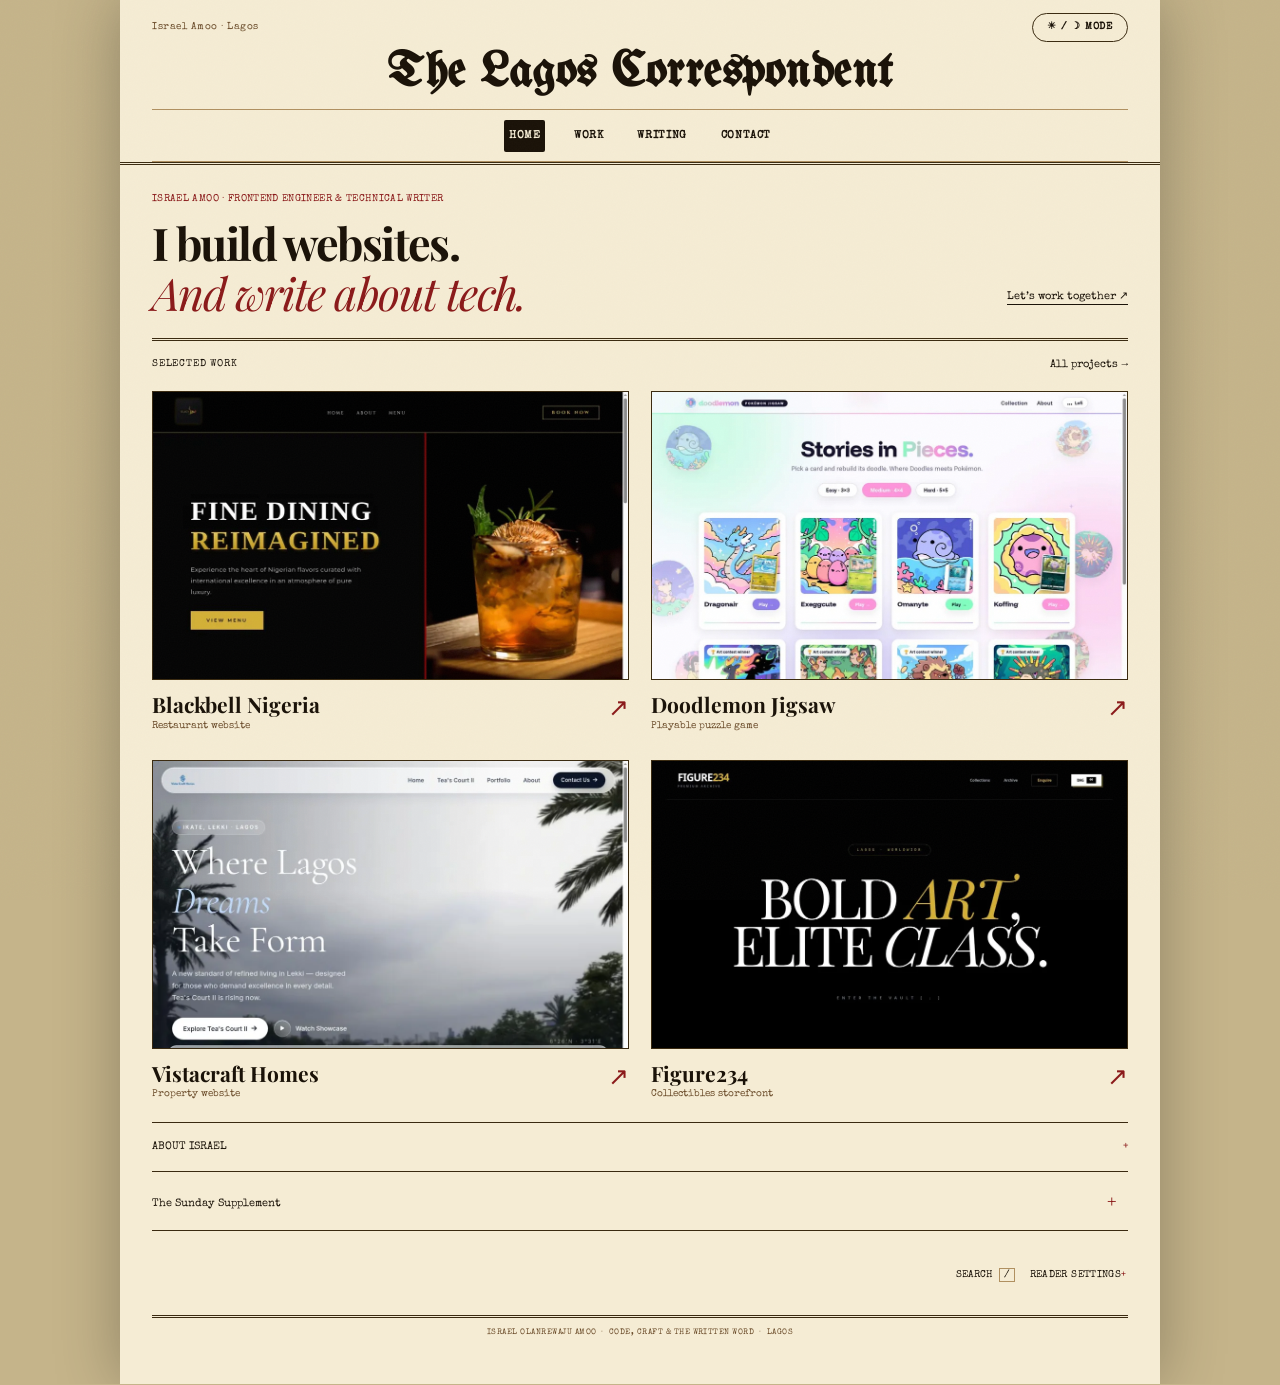
==== index.html @ 3df8cb21 "Put project previews first and simplify portfolio navigation" ====
<!DOCTYPE html>
<html lang="en" data-theme="light">
<head>
<meta charset="UTF-8">
<meta name="viewport" content="width=device-width, initial-scale=1.0">
<title>The Lagos Correspondent — Israel Olanrewaju Amoo</title>
<meta name="description" content="Israel Olanrewaju Amoo — Frontend Engineer, Technical Writer & Product Builder from Lagos, Nigeria. Building fast, intuitive web products with React & TypeScript.">
<meta name="author" content="Israel Olanrewaju Amoo">
<link rel="canonical" href="https://jacksonx28.github.io/portfolio/index.html">
<link rel="icon" href="data:image/svg+xml,%3Csvg xmlns='http://www.w3.org/2000/svg' viewBox='0 0 100 100'%3E%3Ctext y='.9em' font-size='90'%3E%F0%9F%93%B0%3C/text%3E%3C/svg%3E">
<meta property="og:type" content="website">
<meta property="og:site_name" content="The Lagos Correspondent">
<meta property="og:title" content="The Lagos Correspondent — Israel Olanrewaju Amoo">
<meta property="og:description" content="Frontend Engineer, Technical Writer & Product Builder from Lagos, Nigeria.">
<meta property="og:url" content="https://jacksonx28.github.io/portfolio/index.html">
<meta name="twitter:card" content="summary">
<meta name="twitter:title" content="The Lagos Correspondent — Israel Olanrewaju Amoo">
<meta name="twitter:description" content="Frontend Engineer, Technical Writer & Product Builder from Lagos, Nigeria.">
<link href="https://fonts.googleapis.com/css2?family=UnifrakturMaguntia&family=Playfair+Display:ital,wght@0,400;0,700;0,900;1,400;1,700&family=Lora:ital,wght@0,400;0,500;0,600;0,700;1,400;1,600&family=Special+Elite&display=swap" rel="stylesheet">
<script src="theme.js?v=3"></script>
<link rel="stylesheet" href="style.css">
<link rel="stylesheet" href="interactions.css">
<link rel="stylesheet" href="frontpage.css?v=3">
</head>
<body>
<a class="skip-link" href="#main-content">Skip to content</a>
<div class="paper-curtain" id="paper-curtain" aria-hidden="true"><div class="curtain-sheet curtain-sheet-left"><div class="curtain-cover">
  <div class="curtain-edition"><span>Independent mind. Lagos edition.</span><span>Code · Craft · Curiosity</span></div>
  <div class="curtain-masthead">The Lagos Correspondent</div>
  <div class="curtain-dateline"><span>A portfolio by Israel Amoo</span><span>Fresh off the press</span><span>No. 001</span></div>
  <div class="curtain-story"><div class="curtain-headline">Stories worth<br><em>building.</em></div><figure><img class="curtain-story-photo" src="israel-portrait.jpg" alt="" width="175" height="206"><figcaption class="curtain-story-caption">Builder. Writer.<br>Lagos-made.</figcaption></figure></div>
  <div class="curtain-rule"></div><div class="curtain-footer"><span>Frontend engineering · Technical writing · Product</span><span>Open a new chapter →</span></div>
</div></div><div class="curtain-sheet curtain-sheet-right"><div class="curtain-cover">
  <div class="curtain-edition"><span>Independent mind. Lagos edition.</span><span>Code · Craft · Curiosity</span></div>
  <div class="curtain-masthead">The Lagos Correspondent</div>
  <div class="curtain-dateline"><span>A portfolio by Israel Amoo</span><span>Fresh off the press</span><span>No. 001</span></div>
  <div class="curtain-story"><div class="curtain-headline">Stories worth<br><em>building.</em></div><figure><img class="curtain-story-photo" src="israel-portrait.jpg" alt="" width="175" height="206"><figcaption class="curtain-story-caption">Builder. Writer.<br>Lagos-made.</figcaption></figure></div>
  <div class="curtain-rule"></div><div class="curtain-footer"><span>Frontend engineering · Technical writing · Product</span><span>Open a new chapter →</span></div>
</div></div></div>
<button class="paper-skip" id="skip-paper" type="button" hidden>Skip opening · Esc</button>
<button class="paper-unfold" id="unfold-paper" type="button" hidden>Unfold the paper ↗</button>
<div class="reading-progress" aria-hidden="true"></div>
<div class="newspaper">

  <header class="masthead">
    <div class="masthead-top">
      <span class="left-text">Israel Amoo · Lagos</span>
      <button class="theme-toggle" aria-label="Toggle light or dark mode">☀ / ☽ Mode</button>
    </div>
    <h1 class="paper-title"><a href="index.html">The Lagos Correspondent</a></h1>
    <nav class="masthead-nav" aria-label="Main navigation">
      <a href="index.html" class="current" aria-current="page">Home</a>
      <a href="portfolio.html">Work</a>
      <a href="writing.html">Writing</a>
      <a href="notices.html">Contact</a>
    </nav>
  </header>






  <main class="content-wrapper" id="main-content">

    <section class="work-intro" aria-labelledby="intro-title">
      <div><p class="eyebrow">Israel Amoo · Frontend engineer &amp; technical writer</p><h2 id="intro-title">I build websites.<br><em>And write about tech.</em></h2></div>
      <a class="work-contact" href="notices.html">Let’s work together ↗</a>
    </section>
    <section class="selected-dispatches" id="selected-work" aria-labelledby="selected-work-title">
      <div class="work-section-heading"><h2 id="selected-work-title">Selected work</h2><a href="portfolio.html">All projects →</a></div>
      <div class="dispatch-grid">
        <a class="dispatch" href="https://jacksonx28.github.io/Blackbellngn/" target="_blank" rel="noopener noreferrer" aria-label="Blackbell Nigeria — Visit site (opens in a new tab)"><figure><div class="dispatch-image"><img src="assets/blackbell.webp" alt="Blackbell Nigeria website preview" width="1000" height="687" fetchpriority="high"></div><figcaption><div><span class="dispatch-name">Blackbell Nigeria</span><span class="dispatch-meta">Restaurant website</span></div><span class="dispatch-arrow" aria-hidden="true">↗</span></figcaption></figure></a>
        <a class="dispatch" href="https://doodlemonjigsaw.netlify.app/" target="_blank" rel="noopener noreferrer" aria-label="Doodlemon Jigsaw — Visit site (opens in a new tab)"><figure><div class="dispatch-image"><img src="assets/doodlemon.webp" alt="Doodlemon Jigsaw website preview" width="1000" height="687" loading="eager"></div><figcaption><div><span class="dispatch-name">Doodlemon Jigsaw</span><span class="dispatch-meta">Playable puzzle game</span></div><span class="dispatch-arrow" aria-hidden="true">↗</span></figcaption></figure></a>
        <a class="dispatch" href="portfolio.html#vistacraft-homes" aria-label="Vistacraft Homes — View project"><figure><div class="dispatch-image"><img src="assets/vistacraft.webp" alt="Vistacraft Homes website preview" width="1000" height="687" loading="lazy"></div><figcaption><div><span class="dispatch-name">Vistacraft Homes</span><span class="dispatch-meta">Property website</span></div><span class="dispatch-arrow" aria-hidden="true">↗</span></figcaption></figure></a>
        <a class="dispatch" href="https://figure234.vercel.app/" target="_blank" rel="noopener noreferrer" aria-label="Figure234 — Visit site (opens in a new tab)"><figure><div class="dispatch-image"><img src="assets/figure234.webp" alt="Figure234 website preview" width="1000" height="687" loading="lazy"></div><figcaption><div><span class="dispatch-name">Figure234</span><span class="dispatch-meta">Collectibles storefront</span></div><span class="dispatch-arrow" aria-hidden="true">↗</span></figcaption></figure></a>
      </div>
    </section>
    <details class="about-correspondent byline-fold" id="about">
      <summary>About Israel</summary>
      <div class="about-inner"><img src="israel-portrait.jpg" alt="Israel Amoo" width="100" height="100" loading="lazy"><div><p>I’m a frontend engineer and technical writer from Lagos. I build with React, TypeScript, and JavaScript, and write about blockchain and emerging technology.</p><div class="about-links"><a href="writing.html">Read my writing ↗</a><a href="israel-amoo-cv.pdf" download="Israel_Amoo_CV.pdf">Download CV ↓</a></div></div></div>
    </details>

    <details class="sunday-supplement" id="sunday-supplement">
      <summary><span><span class="supplement-name">The Sunday Supplement</span><span class="supplement-caption">Make a headline. Meet old Lagos.</span></span><span class="supplement-toggle" aria-hidden="true">+</span></summary>

    <section class="reading-room reveal" id="press-room" aria-labelledby="press-room-heading">
      <div class="section-head"><div class="section-head-rule"></div><h2 class="section-head-label" id="press-room-heading">The Printing Room</h2><div class="section-head-rule"></div></div>
      <div class="press-grid">
        <div class="press-copy">
          <p class="eyebrow">❧ A little ink. A little mischief.</p>
          <h3 class="headline hl-lg">Tomorrow’s front page.<br>Your words.</h3>
          <p class="body-text">Set a headline. Add your name. Take your own edition home.</p>
          <form class="press-form" id="press-form" data-enhancement hidden>
            <label for="press-headline">Your headline <span class="edition-note">(76 characters max)</span></label>
            <input id="press-headline" name="headline" maxlength="76" placeholder="Good things are being built in Lagos." autocomplete="off">
            <label for="press-byline">Your byline <span class="edition-note">(optional)</span></label>
            <input id="press-byline" name="byline" maxlength="48" placeholder="Filed by a curious reader" autocomplete="off">
            <div class="edition-actions"><button class="edition-action primary" type="submit" id="print-headline">↓ Print my edition</button><button class="edition-action" type="button" id="shuffle-headline">Surprise me ↻</button></div>
            <p class="edition-note" style="margin-top:.6rem">A fictional front page. Yours as a PNG.</p>
          </form>
          <noscript><p class="edition-note">Enable JavaScript to typeset and download your own edition.</p></noscript>
        </div>
        <div class="press-proof" id="press-proof" role="img" aria-label="Live preview of your fictional front page">
          <div class="proof-masthead">The Lagos Correspondent</div>
          <div class="proof-date"><span>The reader’s edition</span><span>Lagos · One of one</span></div>
          <p class="eyebrow" style="margin-top:.8rem">Extra! Extra!</p>
          <div class="proof-headline" id="proof-headline">Good things are being built in Lagos.</div>
          <p class="proof-deck" id="proof-byline">Filed by a curious reader</p>
          <div class="proof-lines" aria-hidden="true"></div>
          <span class="proof-stamp">Hot off the press</span>
        </div>
      </div>
    </section>

    <section class="archive-section reveal" id="lagos-archive" aria-labelledby="archive-heading">
      <div class="section-head"><div class="section-head-rule"></div><h2 class="section-head-label" id="archive-heading">Lagos, Before the Internet</h2><div class="section-head-rule"></div></div>
      <div class="archive-layout">
        <div class="archive-years" role="group" aria-label="Choose an archive year">
          <button type="button" data-year="1926" aria-pressed="true" aria-controls="archive-1926">1926</button>
          <button type="button" data-year="1960" aria-pressed="false" aria-controls="archive-1960">1960</button>
          <span class="edition-note">Two moments.<br>One restless city.</span>
        </div>
        <div class="archive-panel" id="archive-1926" data-archive-panel="1926">
          <span class="archive-number" aria-hidden="true">1926</span>
          <p class="eyebrow">❧ From the newspaper archive</p>
          <h3 class="headline hl-lg">A city puts it in print.</h3>
          <p class="body-text">The Nigerian Daily Times first appeared in Lagos on 1 June 1926. Explore its record in the Library of Congress.</p>
          <div class="edition-actions"><a class="edition-action" href="https://www.loc.gov/item/sn94021149/" target="_blank" rel="noopener noreferrer">Explore the newspaper record ↗</a></div>
          <p class="edition-note" style="margin-top:.7rem">Library of Congress · Historical summary.</p>
        </div>
        <div class="archive-panel" id="archive-1960" data-archive-panel="1960" hidden>
          <p class="eyebrow">❧ From the newsreel archive · 1960</p>
          <h3 class="headline hl-lg">Lagos witnesses a new chapter.</h3>
          <p class="body-text">Independence, 1 October 1960. See Lagos at a turning point in British Pathé’s original newsreel.</p>
          <a class="film-window" href="https://www.britishpathe.com/asset/197943/" target="_blank" rel="noopener noreferrer" aria-label="Watch the 1960 Nigeria independence newsreel at British Pathé" style="text-decoration:none">
            <div class="film-title"><strong>▶ Lagos, 1960</strong><span>Independence · Original archive newsreel ↗</span></div>
          </a>
          <p class="edition-note">Watch at British Pathé · Footage and commentary credited to the archive. Illustrated title card.</p>
        </div>
      </div>
    </section>

    </details>
  </main>



  <div class="edition-tools" aria-label="Reading room controls" data-enhancement hidden>

    <div class="edition-tools-group"><button type="button" data-open-index aria-haspopup="dialog" aria-controls="edition-index">Search <kbd>/</kbd></button><details class="edition-preferences"><summary>Reader settings</summary><div class="preferences-panel"><button type="button" data-toggle-motion aria-pressed="true">Motion: on</button><button type="button" data-toggle-sound aria-pressed="false">Sound: off</button><button type="button" data-replay-press>Replay opening ↗</button></div></details></div>
  </div>
  <hr class="footer-rule">
  <div class="footer-text">ISRAEL OLANREWAJU AMOO &nbsp;·&nbsp; CODE, CRAFT &amp; THE WRITTEN WORD &nbsp;·&nbsp; LAGOS</div>

</div>


<dialog class="edition-dialog" id="edition-index" aria-labelledby="edition-index-title">
  <div class="dialog-head"><div><p class="eyebrow">❧ Find your next story</p><h2 id="edition-index-title">The Edition Index</h2></div><button class="dialog-close" type="button" data-close-dialog aria-label="Close edition index">✕</button></div>
  <label class="index-search-label" for="edition-search">Search projects, stories, or a page</label>
  <input class="edition-search" id="edition-search" type="search" placeholder="Try “Web3”, “restaurant”, or “Bitcoin”…" autocomplete="off">
  <p id="index-count" class="edition-note" role="status" aria-live="polite"></p>
  <ul class="index-results" id="index-results" aria-label="Search results"></ul>
  <p class="edition-note">Press Esc to return to your page. Open this index with / or Ctrl / ⌘ K.</p>
</dialog>
<div class="edition-toast" id="edition-status" role="status" aria-live="polite" hidden></div>
<button class="back-to-top" type="button" aria-label="Back to the masthead" hidden>↑</button>
<script type="application/json" id="edition-index-data">[{"title": "Meet Israel Olanrewaju Amoo", "description": "Frontend engineer, technical writer and product builder. Lagos, Nigeria.", "type": "Page 01 · Front page", "url": "index.html"}, {"title": "Shipped projects", "description": "Explore six builds across hospitality, property, commerce, Web3 and games.", "type": "Page 02 · Portfolio", "url": "portfolio.html"}, {"title": "Articles & threads", "description": "Bitcoin, ZK proofs, NFTs and Web3, explained simply.", "type": "Page 03 · Writing", "url": "writing.html"}, {"title": "Start a conversation", "description": "Build a project enquiry or find my email, X and LinkedIn.", "type": "Page 04 · Correspondence", "url": "notices.html"}, {"title": "Make your own front page", "description": "Typeset a headline and download your own newspaper keepsake.", "type": "Play · Printing room", "url": "index.html#press-room"}, {"title": "Lagos, before the internet", "description": "A 1926 newspaper record and a 1960 independence newsreel.", "type": "Explore · Lagos archive", "url": "index.html#lagos-archive"}, {"title": "Blackbell Nigeria", "description": "Fine dining restaurant — full menu presentation, clean booking experience.", "type": "Project · Design & development", "url": "portfolio.html#blackbell-nigeria"}, {"title": "Vistacraft Homes", "description": "Luxury off-plan apartments in Lekki, Lagos — premium real estate, built with precision.", "type": "Project · Design & development", "url": "portfolio.html#vistacraft-homes"}, {"title": "Villa Corallina", "description": "Private island sanctuary in Moorea, French Polynesia — five-star exclusivity, built to book.", "type": "Project · Design & development", "url": "portfolio.html#villa-corallina"}, {"title": "Figure234", "description": "Collectible figure ordering platform — built for serious collectors, optimised to convert.", "type": "Project · Design & development", "url": "portfolio.html#figure234"}, {"title": "Degen Lifestyles", "description": "Web3 Creator DAO — on-chain community for traders, builders and culture-native creators.", "type": "Project · Design & development", "url": "portfolio.html#degen-lifestyles"}, {"title": "Doodlemon Jigsaw", "description": "Interactive Web3 puzzle game — doodled Pokémon cards rebuilt piece by piece. Where Doodles meets Pokémon.", "type": "Project · Design & development", "url": "portfolio.html#doodlemon-jigsaw"}, {"title": "Citrea: Bringing ZK Rollups and Smart Contracts to Bitcoin", "description": "Bitcoin is the most secure blockchain — but it can't run smart contracts. Citrea changes that with ZK rollups. Here's how.", "type": "Article · Medium", "url": "https://medium.com/@Jacksonnn/citrea-bringing-zk-rollups-and-smart-contracts-to-bitcoin-54c1bc8833cb"}, {"title": "The Blockchain Thread You Need to Read", "description": "A deep-dive thread on blockchain fundamentals, explained sharply and without jargon for builders and newcomers alike.", "type": "Article · Thread", "url": "https://x.com/kingjackson_eth/status/1885987423995195669"}, {"title": "Introducing Mittaria Origin 🧵", "description": "A Web3 project uniting co-owners, co-creators, and community — nurturing an animation-led NFT world unlike anything before it.", "type": "Article · Medium", "url": "https://medium.com/@Jacksonnn/introducing-mittaria-origin-b721bad26d1e"}, {"title": "NFTs Are Not Dead — You're Just Looking in the Wrong Place", "description": "The mainstream narrative killed NFTs. The builders didn't get the memo. A thread on what's actually happening on-chain.", "type": "Article · Thread", "url": "https://x.com/kingjackson_eth/status/2056751882916307359"}, {"title": "Brevis: The ZK Coprocessor Transforming Data-Driven Blockchain", "description": "Smart contracts are limited by what the chain allows them to see. Brevis unlocks off-chain data — securely, via ZK proofs.", "type": "Article · Medium", "url": "https://medium.com/@Jacksonnn/brevis-the-zk-coprocessor-transforming-data-driven-blockchain-cca587b9eef4"}, {"title": "Why ZK Proofs Are the Biggest Shift in Blockchain Since Ethereum", "description": "Zero-knowledge proofs sound academic. The implications are anything but. A thread breaking down why this matters right now.", "type": "Article · Thread", "url": "https://x.com/kingjackson_eth/status/1884619133150462299"}]</script>
<script src="press-transition.js?v=3" defer></script>
<script src="edition.js?v=3" defer></script>

</body>
</html>
---- style.css ----
/* ═══════════════════════════════════════════════
   THE LAGOS CORRESPONDENT — MASTER STYLESHEET
═══════════════════════════════════════════════ */

[data-theme="light"] {
  --ink:           #1a1208;
  --ink-light:     #2e200e;
  --paper:         #f5ecd4;
  --paper-dark:    #eadcbb;
  --paper-aged:    #dfd0a8;
  --rule:          #3a2a10;
  --rule-light:    #b09060;
  --red-ink:       #8b1a1a;
  --sepia:         #6b4c2a;
  --caption:       #4a3520;
  --tag-bg:        #8b1a1a;
  --tag-fg:        #f5ecd4;
  --toggle-bg:     #f5ecd4;
  --toggle-fg:     #1a1208;
  --toggle-border: #3a2a10;
  --card-bg:       #f5ecd4;
  --card-hover:    #eadcbb;
  --skills-bg:     #dfd0a8;
  --classifieds:   #dfd0a8;
  --pull-border:   #3a2a10;
  --body-bg:       #c5b48a;
  --shadow:        rgba(0,0,0,0.28);
  --ornament:      #6b4c2a;
  --byline-b:      #dfd0a8;
  --scan:          none;
  --card-border:   #3a2a10;
  --iframe-bg:     #e8d9b0;
  --nav-active:    #1a1208;
  --nav-active-fg: #f5ecd4;
}
[data-theme="dark"] {
  --ink:           #e8d9b0;
  --ink-light:     #d0bc90;
  --paper:         #0f0d09;
  --paper-dark:    #161309;
  --paper-aged:    #1e1a0e;
  --rule:          #b09060;
  --rule-light:    #5a4520;
  --red-ink:       #d8493a;
  --sepia:         #a07848;
  --caption:       #a08860;
  --tag-bg:        #c0392b;
  --tag-fg:        #f0e2c0;
  --toggle-bg:     #1e1a0e;
  --toggle-fg:     #e8d9b0;
  --toggle-border: #b09060;
  --card-bg:       #161309;
  --card-hover:    #1e1a0e;
  --skills-bg:     #1e1a0e;
  --classifieds:   #1e1a0e;
  --pull-border:   #b09060;
  --body-bg:       #080705;
  --shadow:        rgba(0,0,0,0.7);
  --ornament:      #b09060;
  --byline-b:      #2a2410;
  --scan:          block;
  --card-border:   #b09060;
  --iframe-bg:     #1e1a0e;
  --nav-active:    #b09060;
  --nav-active-fg: #0f0d09;
}

/* ── RESET ── */
*, *::before, *::after { box-sizing: border-box; margin: 0; padding: 0; }
html { scroll-behavior: smooth; }

/* ── QUILL CURSOR ── */
body {
  background: var(--body-bg);
  color: var(--ink);
  font-family: 'Lora', Georgia, 'Times New Roman', serif;
  font-size: 17px;
  line-height: 1.75;
  font-weight: 500;
  transition: background .3s, color .3s;
  cursor: url("data:image/svg+xml,%3Csvg xmlns='http://www.w3.org/2000/svg' width='32' height='32' viewBox='0 0 32 32'%3E%3Cpath fill='%231a1208' d='M27 2C19 2 8 12 6 22l4-2c2-6 8-13 15-16-3 6-7 13-13 18l2 4c8-5 14-16 13-24z'/%3E%3Cpath fill='%231a1208' d='M6 22l-2 6 6-2-4-4z'/%3E%3C/svg%3E") 0 30, crosshair;
}
[data-theme="dark"] body {
  cursor: url("data:image/svg+xml,%3Csvg xmlns='http://www.w3.org/2000/svg' width='32' height='32' viewBox='0 0 32 32'%3E%3Cpath fill='%23e8d9b0' d='M27 2C19 2 8 12 6 22l4-2c2-6 8-13 15-16-3 6-7 13-13 18l2 4c8-5 14-16 13-24z'/%3E%3Cpath fill='%23e8d9b0' d='M6 22l-2 6 6-2-4-4z'/%3E%3C/svg%3E") 0 30, crosshair;
}
a, button {
  cursor: url("data:image/svg+xml,%3Csvg xmlns='http://www.w3.org/2000/svg' width='32' height='32' viewBox='0 0 32 32'%3E%3Cpath fill='%238b1a1a' d='M27 2C19 2 8 12 6 22l4-2c2-6 8-13 15-16-3 6-7 13-13 18l2 4c8-5 14-16 13-24z'/%3E%3Cpath fill='%238b1a1a' d='M6 22l-2 6 6-2-4-4z'/%3E%3C/svg%3E") 0 30, pointer;
}

/* Paper grain */
body::before {
  content: '';
  position: fixed; inset: 0;
  background-image: url("data:image/svg+xml,%3Csvg xmlns='http://www.w3.org/2000/svg' width='300' height='300'%3E%3Cfilter id='n'%3E%3CfeTurbulence type='fractalNoise' baseFrequency='.75' numOctaves='4' stitchTiles='stitch'/%3E%3C/filter%3E%3Crect width='300' height='300' filter='url(%23n)' opacity='.05'/%3E%3C/svg%3E");
  pointer-events: none; z-index: 9999; opacity: .45;
}

.scan-line {
  display: var(--scan);
  position: fixed; top: 0; left: 0; right: 0; height: 2px;
  background: linear-gradient(90deg, transparent, rgba(176,144,96,.14), transparent);
  animation: scandown 7s linear infinite;
  pointer-events: none; z-index: 9998;
}
@keyframes scandown { 0%{top:0} 100%{top:100vh} }

.newspaper {
  max-width: 1040px;
  margin: 0 auto;
  background: var(--paper);
  min-height: 100vh;
  padding-bottom: 2rem;
  box-shadow: 0 0 60px var(--shadow);
  transition: background .3s;
}

/* ═══════════════════════════════════════════════
   MASTHEAD
═══════════════════════════════════════════════ */
.masthead {
  padding: 1rem 2rem 0;
  border-bottom: 3px double var(--rule);
}

.masthead-top {
  display: flex;
  justify-content: space-between;
  align-items: center;
  font-family: 'Special Elite', monospace;
  font-size: 10px;
  color: var(--sepia);
  margin-bottom: .5rem;
  letter-spacing: .05em;
}
.left-text { line-height: 1.5; }

.theme-toggle {
  background: var(--toggle-bg);
  color: var(--toggle-fg);
  border: 1.5px solid var(--toggle-border);
  padding: 5px 14px;
  font-family: 'Special Elite', monospace;
  font-size: 10px; font-weight: 700;
  letter-spacing: .08em; text-transform: uppercase;
  border-radius: 20px;
  transition: background .2s, color .2s;
  white-space: nowrap;
}
.theme-toggle:hover { background: var(--toggle-fg); color: var(--toggle-bg); }

hr.thin   { border: none; border-top: 1px solid var(--rule); margin: .35rem 0; }
hr.double { border: none; border-top: 3px double var(--rule); margin: .35rem 0; }

.paper-title {
  font-family: 'UnifrakturMaguntia', cursive;
  font-size: clamp(28px, 8vw, 76px);
  line-height: 1.05; text-align: center; color: var(--ink);
  letter-spacing: .01em; margin: .35rem 0;
  transition: color .3s;
}
.paper-title a { color: inherit; text-decoration: none; }

.paper-subtitle {
  font-family: 'Special Elite', monospace; font-size: 9.5px;
  text-align: center; letter-spacing: .18em; text-transform: uppercase;
  color: var(--sepia); margin: .15rem 0 .5rem;
}

/* ── NAV — always visible, wraps cleanly on all sizes ── */
.masthead-nav {
  display: flex;
  justify-content: center;
  flex-wrap: wrap;
  gap: .25rem;
  padding: .45rem .5rem;
  border-top: 1px solid var(--rule-light);
  border-bottom: 1px solid var(--rule-light);
  margin: .1rem 0 0;
}
.masthead-nav a {
  font-family: 'Special Elite', monospace;
  font-size: 11px; font-weight: 700;
  letter-spacing: .06em; text-transform: uppercase;
  color: var(--ink); text-decoration: none;
  padding: .45rem 1.1rem;
  border-radius: 2px;
  position: relative;
  transition: color .2s, background .2s;
  white-space: nowrap;
}
/* Subtle underline on hover */
.masthead-nav a::after {
  content: '';
  position: absolute;
  bottom: 4px; left: 1.1rem; right: 1.1rem;
  height: 1.5px;
  background: var(--rule);
  transform: scaleX(0);
  transform-origin: left;
  transition: transform .22s ease;
}
.masthead-nav a:hover { color: var(--ink); }
.masthead-nav a:hover::after { transform: scaleX(1); }
/* Current page — filled pill */
.masthead-nav a.current {
  background: var(--nav-active);
  color: var(--nav-active-fg);
  border-radius: 2px;
}
.masthead-nav a.current::after { display: none; }

.masthead-dateline {
  display: flex; justify-content: center;
  font-family: 'Special Elite', monospace; font-size: 9px;
  color: var(--caption); padding: .35rem 0 .2rem; letter-spacing: .04em;
  flex-wrap: wrap; gap: 12px;
  border-top: 1px solid var(--rule-light);
  margin-top: .2rem;
}

/* ── BREAKING STRIP ── */
.breaking-strip {
  display: flex;
  align-items: stretch;
  background: var(--paper-aged);
  border-top: 2px solid var(--rule);
  border-bottom: 2px solid var(--rule);
  overflow: hidden;
  min-height: 36px;
}
.breaking-label {
  background: var(--red-ink); color: #fff;
  padding: .45rem 1rem;
  font-family: 'Special Elite', monospace;
  font-size: 10px; font-weight: 700;
  letter-spacing: .14em; text-transform: uppercase;
  white-space: nowrap; flex-shrink: 0;
  display: flex; align-items: center;
}
.breaking-ticker-wrap {
  flex: 1; overflow: hidden;
  display: flex; align-items: center;
  padding: 0 1rem;
}
.breaking-ticker {
  font-family: 'Special Elite', monospace;
  font-size: 10.5px; font-weight: 700;
  color: var(--ink); letter-spacing: .03em; line-height: 1.5;
  display: inline-block;
}
.breaking-ticker.ticker-in  { animation: slideInUp .38s ease forwards; }
.breaking-ticker.ticker-out { animation: slideOutUp .38s ease forwards; }
@keyframes slideInUp  { from{opacity:0;transform:translateY(14px)} to{opacity:1;transform:translateY(0)} }
@keyframes slideOutUp { from{opacity:1;transform:translateY(0)} to{opacity:0;transform:translateY(-14px)} }

/* ── EDITION BANNER ── */
.edition-banner {
  background: var(--ink); color: var(--paper); text-align: center;
  padding: .4rem 2rem;
  font-family: 'Special Elite', monospace; font-size: 10px; font-weight: 700;
  letter-spacing: .22em; text-transform: uppercase;
  transition: background .3s, color .3s;
}

/* ── PAGE FLIP ── */
.page-flip {
  display: flex; justify-content: space-between; align-items: center;
  padding: 1rem 2rem 0;
  font-family: 'Special Elite', monospace; font-size: 11px;
  letter-spacing: .06em; text-transform: uppercase;
}
.page-flip a {
  color: var(--ink); text-decoration: none; font-weight: 700;
  border: 1.5px solid var(--rule); padding: 7px 15px; border-radius: 3px;
  transition: background .15s, color .15s;
}
.page-flip a:hover { background: var(--ink); color: var(--paper); }

/* ── FOOTER ── */
.footer-rule { border: none; border-top: 3px double var(--rule); margin: .8rem 2rem .5rem; }
.footer-text {
  text-align: center; font-family: 'Special Elite', monospace;
  font-size: 9px; font-weight: 700; color: var(--sepia); letter-spacing: .1em;
  line-height: 1.7; padding: 0 2rem .8rem;
}

/* ═══════════════════════════════════════════════
   LAYOUT
═══════════════════════════════════════════════ */
.content-wrapper { padding: 0 2rem; }

.section-head { display: flex; align-items: center; margin: 1.8rem 0 1rem; }
.section-head-rule { flex: 1; border-top: 2px solid var(--rule); }
.section-head-label {
  font-family: 'Special Elite', monospace; font-size: 10px; font-weight: 700;
  letter-spacing: .16em; text-transform: uppercase;
  color: var(--paper); background: var(--rule);
  padding: 3px 13px; white-space: nowrap;
}

/* ═══════════════════════════════════════════════
   TYPOGRAPHY
═══════════════════════════════════════════════ */
.eyebrow {
  font-family: 'Special Elite', monospace; font-size: 9.5px; font-weight: 700;
  letter-spacing: .16em; text-transform: uppercase;
  color: var(--red-ink); margin-bottom: .3rem;
}
.headline {
  font-family: 'Playfair Display', Georgia, serif;
  font-weight: 900; line-height: 1.15; color: var(--ink); margin-bottom: .4rem;
}
.hl-xl { font-size: clamp(22px, 4.5vw, 42px); }
.hl-lg  { font-size: clamp(18px, 3vw, 26px); }
.hl-md  { font-size: 20px; }
.hl-sm  { font-size: 16px; font-weight: 700; }

.deck {
  font-family: 'Lora', Georgia, serif; font-weight: 600; font-style: italic;
  font-size: 15.5px; color: var(--sepia); margin-bottom: .6rem; line-height: 1.65;
}
.byline {
  font-family: 'Special Elite', monospace; font-size: 10px; font-weight: 700;
  letter-spacing: .08em; text-transform: uppercase;
  color: var(--caption); margin-bottom: .75rem;
  padding-bottom: .5rem; border-bottom: 1px solid var(--byline-b);
}
.body-text {
  font-family: 'Lora', Georgia, serif;
  font-size: 15.5px; font-weight: 500; line-height: 1.8; color: var(--ink-light);
}
.body-text p + p { margin-top: .65rem; }
.body-text strong { font-weight: 700; color: var(--ink); }
.drop-cap::first-letter {
  font-family: 'Playfair Display', serif; font-size: 4em;
  font-weight: 900; float: left; line-height: .7;
  margin: .05em .1em 0 0; color: var(--ink);
}
.pull-quote {
  border-top: 3px solid var(--pull-border);
  border-bottom: 3px solid var(--pull-border);
  padding: .8rem .5rem; margin: 1.2rem 0; text-align: center;
}
.pull-quote p {
  font-family: 'Lora', serif; font-style: italic; font-weight: 700;
  font-size: 17px; color: var(--ink); line-height: 1.5;
}
.ornament { text-align: center; font-size: 16px; color: var(--ornament); margin: .5rem 0; letter-spacing: .22em; }

/* ═══════════════════════════════════════════════
   FRONT GRID
═══════════════════════════════════════════════ */
.front-grid {
  display: grid;
  grid-template-columns: 3fr 1px 2fr;
  gap: 0;
  border-bottom: 2px solid var(--rule);
  padding-bottom: 1.5rem;
}
.col-divider { background: var(--rule); width: 1px; margin: 0 1.4rem; }

/* Stats */
.stats-strip {
  display: flex;
  border: 1.5px solid var(--rule);
  margin-top: 1.4rem;
  background: var(--paper-aged);
  overflow: hidden;
}
.stat-item { flex: 1; padding: .85rem 1rem; display: flex; flex-direction: column; gap: .2rem; }
.stat-num {
  font-family: 'Playfair Display', serif; font-weight: 900;
  font-size: 15px; color: var(--ink); line-height: 1.1;
}
.stat-label {
  font-family: 'Special Elite', monospace; font-size: 8px; font-weight: 700;
  letter-spacing: .07em; text-transform: uppercase; color: var(--caption); line-height: 1.4;
}
.stat-divider { width: 1px; background: var(--rule); flex-shrink: 0; }

/* Portrait */
.portrait-box {
  border: 2px solid var(--rule); padding: 1rem; text-align: center;
  margin-bottom: 1rem; background: var(--paper-dark); transition: background .3s;
}
.portrait-circle {
  width: 104px; height: 104px; border-radius: 50%;
  border: 2px solid var(--rule); margin: 0 auto .6rem;
  background: var(--paper-aged); display: flex; align-items: center;
  justify-content: center; overflow: hidden; position: relative;
  box-shadow: inset 0 0 12px var(--shadow);
}
.portrait-photo {
  width: 100%; height: 100%;
  object-fit: cover; object-position: center 18%;
  border-radius: 50%; display: none;
  /* Ink-on-newsprint look: drop the colour, warm it to sepia, push contrast */
  filter: grayscale(1) sepia(.42) contrast(1.12) brightness(1.05);
}
/* In light mode, multiply the photo into the aged-paper tone so the highlights
   pick up the page colour instead of reading as bright white. */
[data-theme="light"] .portrait-photo { mix-blend-mode: multiply; }
[data-theme="dark"]  .portrait-photo { filter: grayscale(1) sepia(.3) contrast(1.15) brightness(1.12); }
/* Fine halftone dot grid — only when a real photo is present, not the initials */
.portrait-circle:has(.portrait-photo[src]:not([src=""]))::after {
  content: ""; position: absolute; inset: 0; border-radius: 50%; pointer-events: none;
  background-image: radial-gradient(var(--ink) .5px, transparent .6px);
  background-size: 3px 3px; mix-blend-mode: overlay; opacity: .32;
}
.portrait-photo[src]:not([src=""]) { display: block; }
.portrait-photo[src]:not([src=""]) + .portrait-initials { display: none; }
.portrait-initials { font-family: 'UnifrakturMaguntia', cursive; font-size: 34px; color: var(--ink); line-height: 1; }
.portrait-caption {
  font-family: 'Special Elite', monospace; font-size: 9.5px; font-weight: 700;
  letter-spacing: .06em; color: var(--caption);
  text-transform: uppercase; line-height: 1.8;
}

/* Skills */
.skills-box { border: 1px solid var(--rule); padding: .85rem; margin-bottom: 1rem; background: var(--skills-bg); }
.skills-box-head {
  font-family: 'Special Elite', monospace; font-size: 9.5px; font-weight: 700;
  letter-spacing: .14em; text-transform: uppercase; color: var(--ink);
  text-align: center; margin-bottom: .55rem;
  border-bottom: 1px solid var(--rule); padding-bottom: .4rem;
}
.skill-item {
  display: flex; justify-content: space-between; align-items: center;
  font-family: 'Special Elite', monospace; font-size: 10.5px; font-weight: 700;
  color: var(--ink-light); padding: 4px 0;
  border-bottom: 1px dotted var(--rule-light);
}
.skill-dots { letter-spacing: 3px; color: var(--sepia); font-size: 9px; }

/* Notice box */
.notice-box { border: 1px solid var(--rule); padding: 1rem; margin-bottom: 1rem; background: var(--paper-dark); }
.notice-box .eyebrow { margin-bottom: .4rem; }

/* CV download */
.cv-download-box { border: 1.5px solid var(--rule); padding: 1rem; margin-bottom: 1rem; background: var(--paper-aged); }
.cv-download-btn {
  display: inline-block;
  font-family: 'Special Elite', monospace; font-size: 10px; font-weight: 700;
  letter-spacing: .1em; text-transform: uppercase;
  color: var(--paper); background: var(--ink);
  padding: 8px 16px; text-decoration: none;
  border: 1.5px solid var(--ink); transition: background .2s, color .2s;
}
.cv-download-btn:hover { background: var(--red-ink); border-color: var(--red-ink); }

/* Archive stamp */
.archive-stamp {
  border: 1.5px solid var(--rule-light); padding: .7rem .9rem;
  text-align: center; display: flex; flex-direction: column; gap: .3rem;
  margin-bottom: 1rem;
}
.stamp-text {
  font-family: 'Special Elite', monospace; font-size: 9.5px; font-weight: 700;
  letter-spacing: .2em; text-transform: uppercase; color: var(--sepia);
}
.stamp-sub { font-family: 'Special Elite', monospace; font-size: 8.5px; color: var(--caption); line-height: 1.7; letter-spacing: .06em; }

/* Three col */
.three-col { display: grid; grid-template-columns: 1fr 1fr 1fr; gap: 0; border-bottom: 2px solid var(--rule); padding-bottom: 1.5rem; }
.col-art { padding: 0 1.1rem; border-right: 1px solid var(--rule); }
.col-art:first-child { padding-left: 0; }
.col-art:last-child  { border-right: none; padding-right: 0; }

/* ═══════════════════════════════════════════════
   PORTFOLIO
═══════════════════════════════════════════════ */
.supplement-intro {
  font-family: 'Lora', Georgia, serif; font-weight: 600; font-style: italic;
  font-size: 14.5px; color: var(--sepia); text-align: center;
  margin-bottom: 1.4rem; line-height: 1.7;
  border-bottom: 1px solid var(--rule-light); padding-bottom: .9rem;
}
.site-cards-grid { display: grid; grid-template-columns: repeat(2, 1fr); gap: 1.25rem; margin-bottom: 1.5rem; }
.site-card {
  background: var(--card-bg); border: 1.5px solid var(--card-border);
  display: flex; flex-direction: column;
  transition: background .15s, transform .2s, box-shadow .2s; overflow: hidden;
}
.site-card:hover { background: var(--card-hover); transform: translateY(-3px); box-shadow: 0 6px 24px var(--shadow); }
.card-chrome {
  background: var(--paper-aged); border-bottom: 1px solid var(--card-border);
  padding: 5px 8px; display: flex; align-items: center; gap: 6px; flex-shrink: 0;
}
.chrome-dots { display: flex; gap: 3px; flex-shrink: 0; }
.chrome-dot { width: 7px; height: 7px; border-radius: 50%; }
.cd-r { background: #8b1a1a; } .cd-y { background: #b8860b; } .cd-g { background: #2d6a2d; }
.chrome-url {
  flex: 1; background: var(--paper-dark);
  font-family: 'Special Elite', monospace; font-size: 8.5px; font-weight: 700;
  color: var(--sepia); padding: 3px 7px; border: 1px solid var(--rule-light);
  white-space: nowrap; overflow: hidden; text-overflow: ellipsis; border-radius: 3px;
}
.card-preview { width: 100%; height: 210px; position: relative; overflow: hidden; background: var(--iframe-bg); flex-shrink: 0; }
.card-preview iframe {
  width: 300%; height: 300%;
  transform: scale(.3333); transform-origin: top left;
  border: none; pointer-events: none; position: absolute; top: 0; left: 0;
  opacity: 0; transition: opacity .45s ease;
}
.card-preview iframe.loaded { opacity: 1; }
/* Poster behind the iframe: shown while loading, and left as a graceful
   fallback if the embed is blocked or fails to load. */
.preview-poster {
  position: absolute; inset: 0; z-index: 0;
  display: flex; flex-direction: column; align-items: center; justify-content: center;
  gap: .35rem; text-align: center; padding: 1rem;
  background:
    repeating-linear-gradient(45deg, transparent 0 10px, rgba(0,0,0,.02) 10px 20px),
    var(--paper-aged);
  border-bottom: 1px solid var(--card-border);
}
.preview-poster-mono {
  font-family: 'Playfair Display', serif; font-weight: 900; font-size: 30px;
  color: var(--ink); line-height: 1;
  width: 54px; height: 54px; display: flex; align-items: center; justify-content: center;
  border: 2px solid var(--rule); border-radius: 50%; background: var(--paper);
  margin-bottom: .15rem;
}
.preview-poster-name {
  font-family: 'Playfair Display', serif; font-weight: 700; font-size: 15px; color: var(--ink);
}
.preview-poster-note {
  font-family: 'Special Elite', monospace; font-size: 8.5px; font-weight: 700;
  letter-spacing: .12em; text-transform: uppercase; color: var(--sepia);
}
.card-preview-overlay { position: absolute; inset: 0; z-index: 2; }
.card-body { padding: .9rem 1rem; flex: 1; display: flex; flex-direction: column; gap: .35rem; }
.card-badges { display: flex; flex-wrap: wrap; gap: .35rem; margin-bottom: .1rem; }
.card-role {
  font-family: 'Special Elite', monospace; font-size: 8.5px; font-weight: 700;
  letter-spacing: .1em; text-transform: uppercase;
  color: var(--tag-fg); background: var(--tag-bg); padding: 2px 7px;
}
.demo-tag { background: var(--sepia) !important; }
.card-title { font-family: 'Playfair Display', serif; font-weight: 700; font-size: 17px; line-height: 1.25; color: var(--ink); }
.card-desc { font-family: 'Lora', serif; font-weight: 500; font-size: 14px; color: var(--sepia); line-height: 1.6; flex: 1; }
.card-link {
  display: inline-block; margin-top: .4rem;
  font-family: 'Special Elite', monospace; font-size: 9px; font-weight: 700;
  letter-spacing: .1em; text-transform: uppercase;
  color: var(--ink); text-decoration: none;
  border-bottom: 1.5px solid var(--rule-light); padding-bottom: 1px;
  transition: color .15s; align-self: flex-start;
}
.card-link:hover { color: var(--red-ink); border-color: var(--red-ink); }
.card-link-disabled {
  display: inline-block; margin-top: .4rem;
  font-family: 'Special Elite', monospace; font-size: 9px; font-weight: 700;
  letter-spacing: .1em; text-transform: uppercase;
  color: var(--rule-light); border-bottom: 1px dashed var(--rule-light);
  padding-bottom: 1px; cursor: default;
}

/* ═══════════════════════════════════════════════
   WRITING
═══════════════════════════════════════════════ */
.writing-layout { display: grid; grid-template-columns: 2fr 1fr; gap: 2rem; border-bottom: 2px solid var(--rule); padding-bottom: 1.5rem; }
.article-entry {
  display: grid; grid-template-columns: 64px 1fr;
  gap: 1rem; padding: .9rem 0;
  border-bottom: 1px solid var(--byline-b); align-items: start;
  text-decoration: none; color: inherit;
  transition: background .2s, padding-left .2s, padding-right .2s;
}
.article-entry:hover { background: var(--paper-dark); padding-left: .5rem; padding-right: .5rem; margin: 0 -.5rem; }
.article-entry:hover h3 { color: var(--red-ink); }
.article-source { font-family: 'Special Elite', monospace; font-size: 9px; font-weight: 700; color: var(--sepia); text-align: center; line-height: 1.4; letter-spacing: .04em; }
.source-icon { display: block; font-size: 22px; margin-bottom: 2px; color: var(--ink); }
.source-label { display: block; font-size: 8px; text-transform: uppercase; letter-spacing: .08em; color: var(--caption); }
.article-read-more {
  display: inline-block; margin-top: .5rem;
  font-family: 'Special Elite', monospace; font-size: 9px; font-weight: 700;
  letter-spacing: .1em; text-transform: uppercase;
  color: var(--red-ink); border-bottom: 1px solid var(--red-ink); padding-bottom: 1px;
}
.writing-list { list-style: none; }
.writing-list li { font-family: 'Lora', serif; font-weight: 600; font-size: 14px; color: var(--ink-light); padding: 5px 0; border-bottom: 1px dotted var(--rule-light); line-height: 1.5; }
.all-articles-btn {
  font-family: 'Special Elite', monospace; font-size: 10px; font-weight: 700;
  letter-spacing: .08em; text-transform: uppercase;
  color: var(--ink); text-decoration: none;
  border: 1.5px solid var(--rule); padding: 7px 16px;
  display: inline-block; transition: background .15s, color .15s;
}
.all-articles-btn:hover { background: var(--ink); color: var(--paper); }

/* ═══════════════════════════════════════════════
   NOTICES
═══════════════════════════════════════════════ */
.classifieds { background: var(--classifieds); border: 2px double var(--rule); padding: 1.2rem 1.4rem; margin-top: 1.5rem; }
.classifieds-head { font-family: 'UnifrakturMaguntia', cursive; font-size: 28px; text-align: center; color: var(--ink); margin-bottom: .5rem; border-bottom: 1px solid var(--rule); padding-bottom: .4rem; }
.classifieds-intro { text-align: center; font-family: 'Lora', serif; font-weight: 600; font-style: italic; font-size: 14px; color: var(--sepia); margin-bottom: 1rem; }
.classifieds-grid { display: grid; grid-template-columns: repeat(4, 1fr); gap: 1rem; }
.classified-item { border-right: 1px solid var(--rule-light); padding-right: 1rem; }
.classified-item:last-child { border-right: none; }
.classified-label { font-family: 'Special Elite', monospace; font-size: 9.5px; font-weight: 700; letter-spacing: .1em; text-transform: uppercase; color: var(--caption); margin-bottom: .3rem; }
.classified-value { font-family: 'Lora', serif; font-weight: 700; font-size: 14px; color: var(--ink); }
.classified-value a { color: var(--ink); text-decoration: underline; text-underline-offset: 2px; }

/* ═══════════════════════════════════════════════
   SCROLL REVEAL
═══════════════════════════════════════════════ */
.reveal { opacity: 0; transform: translateY(10px); transition: opacity .5s ease, transform .5s ease; }
.reveal.revealed { opacity: 1; transform: translateY(0); }

/* ═══════════════════════════════════════════════
   RESPONSIVE — TABLET ≤ 860px
═══════════════════════════════════════════════ */
@media (max-width: 860px) {
  .masthead { padding: 1rem 1.2rem 0; }
  .content-wrapper { padding: 0 1.2rem; }
  .front-grid { grid-template-columns: 1fr; }
  .col-divider { display: none; }
  .classifieds-grid { grid-template-columns: 1fr 1fr; }
  .classified-item:nth-child(2) { border-right: none; }
  .classified-item:nth-child(3) { border-right: 1px solid var(--rule-light); padding-top: .6rem; }
  .classified-item:nth-child(4) { padding-top: .6rem; }
  .page-flip { padding: 1rem 1.2rem 0; }
  .footer-rule { margin: .8rem 1.2rem .5rem; }
  .footer-text { padding: 0 1.2rem .8rem; }
}

/* ═══════════════════════════════════════════════
   RESPONSIVE — MOBILE ≤ 600px
═══════════════════════════════════════════════ */
@media (max-width: 600px) {
  .masthead { padding: .8rem 1rem 0; }
  .content-wrapper { padding: 0 1rem; }
  .masthead-top { font-size: 9px; }

  /* Nav — always visible, wraps into 2×2 grid on mobile */
  .masthead-nav {
    gap: .2rem;
    padding: .4rem;
  }
  .masthead-nav a {
    font-size: 10px;
    padding: .4rem .8rem;
    flex: 1 1 calc(50% - .2rem);
    text-align: center;
    border: 1px solid var(--rule-light);
    border-radius: 2px;
  }
  .masthead-nav a::after { display: none; }
  .masthead-nav a.current { border-color: var(--nav-active); }

  /* Breaking strip stacks */
  .breaking-strip { flex-direction: column; }
  .breaking-label { width: 100%; justify-content: center; padding: .35rem; text-align: center; }
  .breaking-ticker-wrap { padding: .35rem .8rem .45rem; }
  .breaking-ticker { font-size: 10px; }

  /* Stats wrap 2×2 */
  .stats-strip { flex-wrap: wrap; }
  .stat-item { flex: 1 1 45%; min-width: 0; border-bottom: 1px dotted var(--rule-light); }
  .stat-item:nth-last-child(-n+2) { border-bottom: none; }
  .stat-divider { display: none; }

  /* Cards, cols */
  .site-cards-grid { grid-template-columns: 1fr; gap: 1rem; }
  .card-preview { height: 185px; }
  .three-col { grid-template-columns: 1fr; }
  .col-art { padding: 1rem 0; border-right: none; border-bottom: 1px solid var(--rule); }
  .col-art:last-child { border-bottom: none; }
  .writing-layout { grid-template-columns: 1fr; gap: 0; }
  .classifieds-grid { grid-template-columns: 1fr; }
  .classified-item { border-right: none !important; border-bottom: 1px solid var(--rule-light); padding-bottom: .7rem; margin-bottom: .4rem; }
  .classified-item:last-child { border-bottom: none; margin-bottom: 0; }

  .page-flip { flex-wrap: wrap; gap: .5rem; justify-content: center; padding: 1rem 1rem 0; }
  .footer-rule { margin: .6rem 1rem .4rem; }
  .footer-text { padding: 0 1rem .6rem; font-size: 8px; }
  .masthead-dateline { font-size: 8.5px; gap: 6px; }
}

/* ═══════════════════════════════════════════════
   RESPONSIVE — SMALL MOBILE ≤ 380px
═══════════════════════════════════════════════ */
@media (max-width: 380px) {
  .paper-title { font-size: 24px; }
  .hl-xl { font-size: 20px; }
  .breaking-ticker { font-size: 9.5px; }
  .masthead-nav a { font-size: 9.5px; padding: .38rem .6rem; }
}

@media (prefers-reduced-motion: reduce) { .scan-line { animation: none; } * { transition: none !important; } }

/* ═══════════════════════════════════════════════
   KEYBOARD FOCUS — visible indicators for a11y
═══════════════════════════════════════════════ */
a:focus-visible,
button:focus-visible,
.theme-toggle:focus-visible,
.masthead-nav a:focus-visible,
.card-link:focus-visible,
.cv-download-btn:focus-visible,
.article-entry:focus-visible,
.card-preview-overlay:focus-visible,
.classified-value a:focus-visible {
  outline: 2.5px solid var(--red-ink);
  outline-offset: 3px;
  border-radius: 2px;
}
/* Card previews sit above the overlay link; lift the ring so it reads */
.card-preview-overlay:focus-visible { outline-offset: -3px; z-index: 2; }
/* Fallback for browsers without :focus-visible */
a:focus,
button:focus { outline-color: var(--red-ink); }
---- interactions.css ----
/* The reading room: motion and controls in the existing newspaper's type and ink. */
[hidden] { display: none !important; }
.sr-only { position: absolute; width: 1px; height: 1px; padding: 0; overflow: hidden; clip-path: inset(50%); white-space: nowrap; }
.skip-link { position: fixed; top: -100px; left: 1rem; z-index: 10010; padding: .6rem 1rem; background: var(--paper); color: var(--ink); border: 2px solid var(--red-ink); }
.skip-link:focus { top: 1rem; }
button, input, textarea, select { font: inherit; }
button:disabled { cursor: default; opacity: .6; }
button, input, textarea, select { touch-action: manipulation; }
:is(input, textarea, select):focus-visible { outline: 2px solid var(--red-ink); outline-offset: 3px; }
.reading-progress { position: fixed; inset: 0 0 auto; height: 3px; background: var(--red-ink); z-index: 10000; transform: scaleX(0); transform-origin: left; pointer-events: none; }
.edition-tools { display: flex; justify-content: space-between; align-items: center; flex-wrap: wrap; gap: .5rem 1rem; margin: 0 2rem; padding: .6rem 0; border-bottom: 1px dotted var(--rule-light); font: 9px 'Special Elite', monospace; color: var(--sepia); letter-spacing: .04em; }
.edition-tools-group { display: flex; align-items: center; flex-wrap: wrap; gap: .7rem; }
.edition-tools button { background: none; color: var(--ink); border: 0; padding: .4rem .1rem; font: inherit; text-transform: uppercase; }
.edition-tools button:hover { color: var(--red-ink); }
.edition-tools kbd { font: inherit; border: 1px solid var(--rule-light); padding: 1px 4px; margin-left: 3px; }
.edition-clock { font-variant-numeric: tabular-nums; }
.edition-seal { color: var(--red-ink); }
.edition-action { display: inline-flex; justify-content: center; align-items: center; gap: .4rem; min-height: 40px; border: 1px solid var(--rule); padding: .55rem .85rem; background: transparent; color: var(--ink); text-decoration: none; font: 10px 'Special Elite', monospace; letter-spacing: .06em; text-transform: uppercase; transition: background .2s, color .2s, transform .2s; }
.edition-action:hover { background: var(--ink); color: var(--paper); }
.edition-action.primary { background: var(--ink); color: var(--paper); }
.edition-action.primary:hover { background: var(--red-ink); }
.edition-note { font: 10px/1.7 'Special Elite', monospace; color: var(--sepia); }
.edition-actions { display: flex; flex-wrap: wrap; align-items: center; gap: .65rem; margin-top: .9rem; }
.front-page-links { display: flex; flex-wrap: wrap; gap: .6rem 1.3rem; margin: .7rem 0; }
.front-page-links a { color: var(--red-ink); text-decoration: none; border-bottom: 1px dotted var(--rule-light); font: 10px/1.8 'Special Elite', monospace; text-transform: uppercase; letter-spacing: .05em; }
.front-page-links a:hover { border-color: var(--red-ink); }
.ticker-pause { border: 0; border-left: 1px solid var(--rule-light); padding: .35rem .8rem; background: transparent; color: var(--ink); font: 9px 'Special Elite', monospace; text-transform: uppercase; }
.load-preview { position: absolute; bottom: 1rem; left: 50%; transform: translateX(-50%); z-index: 3; background: var(--paper); min-width: 140px; }
.reading-room { padding: 1.3rem 0 1.8rem; border-top: 3px double var(--rule); }
.reading-room > .section-head { margin-top: .3rem; }
.room-deck { max-width: 650px; margin: 0 auto 1.6rem; font: italic 14px/1.8 'Lora', serif; color: var(--sepia); text-align: center; }
.press-grid { display: grid; grid-template-columns: 1fr 1fr; gap: 2rem; align-items: center; }
.press-copy .headline { margin: .4rem 0 .7rem; }
.press-copy .body-text { font-size: 14px; }
.press-form label, .telegram-form label { display: block; font: 10px 'Special Elite', monospace; color: var(--caption); text-transform: uppercase; letter-spacing: .07em; margin: .9rem 0 .35rem; }
.press-form input, .telegram-form :is(input, textarea, select), .edition-search { width: 100%; min-width: 0; background: transparent; color: var(--ink); border: 0; border-bottom: 1px solid var(--rule); border-radius: 0; padding: .6rem .1rem; font: 15px/1.5 'Lora', serif; }
.press-form input { font-style: italic; }
.press-proof { position: relative; isolation: isolate; padding: 1.4rem 1.2rem; border: 1px solid var(--rule); background: var(--paper-dark); box-shadow: 5px 6px 0 var(--paper-aged), 6px 7px 0 var(--rule-light); text-align: center; transform: rotate(1.5deg); transition: transform .4s; overflow-wrap: anywhere; }
.press-proof:hover { transform: rotate(0); }
.proof-masthead { font: 30px/1.2 'UnifrakturMaguntia', Georgia, serif; color: var(--ink); }
.proof-date { display: flex; justify-content: space-between; gap: .5rem; border-block: 1px solid var(--rule); padding: .35rem 0; margin: .6rem 0; font: 8px 'Special Elite', monospace; text-transform: uppercase; }
.proof-headline { font: 900 clamp(24px, 3vw, 34px)/1.15 'Playfair Display', Georgia, serif; margin: .8rem 0; }
.proof-deck { font: italic 13px/1.65 'Lora', serif; }
.proof-lines { height: 50px; margin: 1rem 0; background: repeating-linear-gradient(transparent 0 5px, var(--rule-light) 5px 6px, transparent 6px 10px); opacity: .6; mask-image: linear-gradient(90deg, #000 0 30%, transparent 30% 34%, #000 34% 64%, transparent 64% 68%, #000 68%); }
.proof-stamp { display: inline-block; color: var(--red-ink); font: 11px 'Special Elite', monospace; border: 2px double currentColor; padding: .3rem .55rem; transform: rotate(-8deg); text-transform: uppercase; letter-spacing: .12em; }
.press-proof.pressed { animation: press-impression .55s ease; }
.archive-section { padding: 1.5rem 0 1.8rem; border-top: 3px double var(--rule); }
.archive-layout { display: grid; grid-template-columns: 125px 1fr; border: 1px solid var(--rule); background: var(--paper-dark); }
.archive-years { padding: 1rem; border-right: 1px solid var(--rule); display: flex; flex-direction: column; gap: .5rem; }
.archive-years button { display: block; padding: .7rem .3rem; border: 1px solid transparent; border-bottom-color: var(--rule-light); background: transparent; color: var(--sepia); font: 700 23px/1.2 'Playfair Display', serif; }
.archive-years button[aria-pressed="true"] { border-color: var(--rule); color: var(--paper); background: var(--ink); }
.archive-years .edition-note { margin-top: auto; padding-top: 1rem; }
.archive-panel { padding: 1.4rem 1.7rem; min-width: 0; }
.archive-panel .headline { margin: .5rem 0; }
.archive-panel .body-text { font-size: 14px; }
.archive-number { display: block; font: 900 52px/1 'Playfair Display', serif; color: var(--red-ink); float: right; padding-left: 1rem; opacity: .75; }
.archive-panel.is-changing { animation: ink-arrive .45s both; }
.film-window { aspect-ratio: 16/9; display: grid; place-items: center; background: var(--ink); color: var(--paper); border: 5px double var(--paper-aged); margin: .8rem 0 1rem; text-align: center; position: relative; overflow: hidden; }
.film-window::before, .film-window::after { content: ''; position: absolute; inset: 0 auto 0 8px; width: 9px; background: repeating-linear-gradient(transparent 0 12px, var(--paper-aged) 12px 22px, transparent 22px 30px); opacity: .5; }
.film-window::after { right: 8px; left: auto; }
.film-title { padding: 1rem 2rem; }
.film-title strong { display: block; font: 700 clamp(22px, 4vw, 36px)/1.2 'Playfair Display', serif; margin-bottom: .6rem; }
.film-title span { font: 9px 'Special Elite', monospace; letter-spacing: .14em; text-transform: uppercase; }
.filter-bar { display: flex; flex-wrap: wrap; align-items: center; gap: .5rem; margin: 1rem 0 1.3rem; border-block: 1px solid var(--rule-light); padding: .6rem 0; }
.filter-bar button { min-height: 36px; background: transparent; color: var(--sepia); border: 1px solid transparent; padding: .4rem .7rem; font: 10px 'Special Elite', monospace; text-transform: uppercase; }
.filter-bar button[aria-pressed="true"] { color: var(--paper); background: var(--ink); border-color: var(--ink); }
.filter-bar button:hover { border-color: var(--rule-light); }
.filter-count { margin-left: auto; font: 9px 'Special Elite', monospace; color: var(--sepia); }
.site-card { transform-style: preserve-3d; }
.site-card.in-view { animation: ink-arrive .5s both; }
.project-note { display: flex; justify-content: space-between; align-items: baseline; gap: 1rem; margin-top: .3rem; }
.project-note button, .bookmark-button { border: 0; border-bottom: 1px dotted var(--rule-light); background: transparent; color: var(--red-ink); padding: .4rem 0; font: 9px 'Special Elite', monospace; text-transform: uppercase; letter-spacing: .04em; }
.project-note button:hover, .bookmark-button:hover { border-bottom-color: var(--red-ink); }
.article-wrap { position: relative; }
.article-wrap .article-entry { padding-bottom: 2.5rem; }
.bookmark-button { position: absolute; bottom: .5rem; right: 0; color: var(--sepia); }
.bookmark-button[aria-pressed="true"] { color: var(--red-ink); }
.empty-state { padding: 2rem 1rem; border: 1px dashed var(--rule-light); text-align: center; font: 14px/1.8 'Lora', serif; color: var(--sepia); }
.edition-dialog { position: fixed; inset: 0; margin: auto; width: min(660px, calc(100% - 2rem)); max-height: calc(100dvh - 3rem); overflow: auto; overscroll-behavior: contain; background: var(--paper); color: var(--ink); border: 3px double var(--rule); padding: 1.6rem; box-shadow: 0 18px 80px #0006; }
.edition-dialog[open] { animation: supplement-open .3s both; }
.edition-dialog::backdrop { background: #160e07aa; backdrop-filter: blur(3px); }
.dialog-head { display: flex; justify-content: space-between; align-items: flex-start; gap: 1rem; border-bottom: 3px double var(--rule); margin-bottom: 1rem; padding-bottom: .8rem; }
.dialog-head h2 { font: 700 25px/1.2 'Playfair Display', serif; }
.dialog-close { flex-shrink: 0; border: 1px solid var(--rule); color: var(--ink); background: transparent; min-width: 36px; min-height: 36px; font: 12px 'Special Elite', monospace; }
.dialog-close:hover { background: var(--ink); color: var(--paper); }
.index-search-label { display: block; font: 10px 'Special Elite', monospace; color: var(--sepia); margin-bottom: .3rem; }
.index-results { list-style: none; margin-top: 1rem; }
.index-results a { display: block; border-bottom: 1px dotted var(--rule-light); color: var(--ink); text-decoration: none; padding: .7rem .4rem; }
.index-results a:hover { background: var(--paper-dark); }
.index-result-meta { display: block; font: 9px 'Special Elite', monospace; text-transform: uppercase; color: var(--red-ink); }
.index-result-title { display: block; font: 700 15px/1.5 'Playfair Display', serif; }
.index-result-desc { display: block; font: 12px/1.6 'Lora', serif; color: var(--sepia); }
.project-detail-text { font: 14px/1.85 'Lora', serif; }
.project-detail-text h3 { font: 11px 'Special Elite', monospace; text-transform: uppercase; margin: 1.1rem 0 .4rem; }
.project-detail-text ul { padding-left: 1.2rem; }
.telegram-form { max-width: 650px; margin: 1.5rem auto 0; border: 1px solid var(--rule); padding: 1.3rem; background: var(--paper-dark); }
.telegram-form .headline { margin: .4rem 0; }
.telegram-form textarea { resize: vertical; min-height: 100px; }
.telegram-fields { display: grid; grid-template-columns: 1fr 1fr; gap: 1rem; }
.copy-contact { display: block; border: 0; border-bottom: 1px dotted var(--rule); background: transparent; color: var(--red-ink); font: 9px 'Special Elite', monospace; padding: .4rem 0; margin-top: .3rem; }
.telegram-preview { white-space: pre-wrap; margin-top: 1rem; padding: 1rem; border: 1px dashed var(--rule-light); font: 12px/1.8 'Special Elite', monospace; overflow-wrap: anywhere; }
.edition-toast { position: fixed; left: 50%; bottom: 1.2rem; transform: translateX(-50%); z-index: 10005; width: max-content; max-width: calc(100% - 2rem); padding: .7rem 1rem; background: var(--ink); color: var(--paper); border: 1px solid var(--rule-light); text-align: center; font: 11px/1.5 'Special Elite', monospace; box-shadow: 3px 3px 0 var(--red-ink); }
.back-to-top { position: fixed; bottom: 1rem; right: max(1rem, calc((100vw - 1040px)/2 + .7rem)); z-index: 8; border: 1px solid var(--rule); background: var(--paper); color: var(--ink); width: 40px; height: 40px; font: 18px 'Special Elite', monospace; box-shadow: 2px 2px 0 var(--rule-light); }
.ink-ripple { position: fixed; width: 34px; height: 34px; border: 1px solid var(--red-ink); border-radius: 50%; z-index: 10004; pointer-events: none; animation: ink-ripple .5s both; }
.portrait-box { perspective: 700px; }
.portrait-circle { transition: transform .45s, box-shadow .45s; }
.portrait-box:hover .portrait-circle { transform: rotateY(-12deg) rotateZ(-3deg); box-shadow: 5px 4px 0 var(--paper-aged); }
.section-head-label { transform-origin: center; }
.js-motion .section-head.revealed .section-head-label { animation: stamp-in .4s .1s both; }
/* Content stays readable if JavaScript or an enhancement fails. */
.reveal { opacity: 1; transform: none; }
.js-motion .reveal:not(.revealed) { opacity: 0; transform: translateY(15px); }
.js-motion .paper-title { animation: masthead-print .8s both; }
.js-motion .paper-subtitle { animation: ink-arrive .65s .15s both; }
.js-motion .newspaper { transform-origin: left center; }
.js-motion .newspaper.turning-page { animation: paper-turn-out .32s ease-in both; pointer-events: none; }
.js-motion.page-arriving .content-wrapper { animation: paper-turn-in .5s both; }
@keyframes masthead-print { from { clip-path: inset(0 100% 0 0); transform: translateY(4px); } to { clip-path: inset(0); transform: none; } }
@keyframes ink-arrive { from { opacity: 0; transform: translateY(12px); } to { opacity: 1; transform: none; } }
@keyframes stamp-in { from { transform: scale(1.15) rotate(-5deg); opacity: .4; } to { transform: none; opacity: 1; } }
@keyframes press-impression { 0% { transform: rotate(1.5deg); } 45% { transform: translateY(5px) rotate(0) scale(.98); box-shadow: 1px 1px 0 var(--rule); } 100% { transform: rotate(1.5deg); } }
@keyframes supplement-open { from { opacity: 0; transform: translateY(15px) rotate(-1deg) scale(.98); } to { opacity: 1; transform: none; } }
@keyframes paper-turn-out { to { opacity: .25; transform: perspective(1600px) rotateY(-9deg) translateX(-20px); filter: brightness(.85); } }
@keyframes paper-turn-in { from { opacity: .4; transform: perspective(1400px) rotateY(5deg) translateX(15px); } to { opacity: 1; transform: none; } }
@keyframes ink-ripple { from { opacity: .7; transform: translate(-50%, -50%) scale(.3); } to { opacity: 0; transform: translate(-50%, -50%) scale(1.8); } }
html[data-motion="off"] *, html[data-motion="off"] *::before, html[data-motion="off"] *::after { animation: none !important; transition: none !important; scroll-behavior: auto !important; }
html[data-motion="off"] .reveal { opacity: 1 !important; transform: none !important; }
@media (prefers-reduced-motion: reduce) { html { scroll-behavior: auto; } *, *::before, *::after { animation: none !important; transition: none !important; } .js-motion .reveal:not(.revealed) { opacity: 1; transform: none; } }
@media (max-width: 860px) { .edition-tools { margin-inline: 1.2rem; } }
@media (max-width: 600px) { .edition-tools { margin-inline: 1rem; gap: .2rem; } .edition-tools-group { gap: .55rem; } .edition-tools button { min-height: 34px; } .ticker-pause { border: 0; border-top: 1px dotted var(--rule-light); padding: .4rem; } .press-grid { grid-template-columns: 1fr; gap: 1.6rem; } .press-proof { margin: 0 .4rem .5rem 0; } .archive-layout { grid-template-columns: 1fr; } .archive-years { flex-direction: row; align-items: center; border-right: 0; border-bottom: 1px solid var(--rule); padding: .6rem 1rem; } .archive-years button { min-width: 70px; } .archive-years .edition-note { padding: 0; margin: 0 0 0 auto; font-size: 8px; max-width: 90px; } .archive-panel { padding: 1.1rem; } .archive-number { font-size: 40px; } .telegram-fields { grid-template-columns: 1fr; gap: 0; } .edition-dialog { padding: 1rem; } .filter-count { width: 100%; margin: .3rem 0; } .classified-value { overflow-wrap: anywhere; } }
@media print { .edition-tools, .reading-progress, .back-to-top, .press-form, .edition-actions, .filter-bar, .bookmark-button, .edition-dialog, .edition-toast { display: none !important; } body, .newspaper { background: white; color: black; box-shadow: none; } .reveal { opacity: 1 !important; transform: none !important; } }
---- frontpage.css ----
/* A quieter edition. The original paper, ink, and type remain the design system. */
.edition-tools { padding-block: .35rem; }
.edition-tools .edition-seal { font-size: 9px; }
.edition-preferences { position: relative; }
.edition-preferences > summary { cursor: pointer; list-style: none; color: var(--ink); padding: .5rem .1rem; text-transform: uppercase; }
.edition-preferences > summary::-webkit-details-marker { display: none; }
.edition-preferences > summary::after { content: ' +'; color: var(--red-ink); }
.edition-preferences[open] > summary::after { content: ' −'; }
.preferences-panel { position: absolute; right: 0; top: 100%; min-width: 175px; z-index: 30; border: 1px solid var(--rule); background: var(--paper); padding: .65rem .85rem; box-shadow: 4px 4px 0 var(--paper-aged); }
.preferences-panel button { display: block; width: 100%; text-align: left; border-bottom: 1px dotted var(--rule-light); min-height: 35px; }
.preferences-panel button:last-child { border: 0; }
.lean-front-grid { grid-template-columns: minmax(0, 1.5fr) 1px minmax(0, 1fr); padding-bottom: 1.5rem; align-items: start; }
.front-lead { padding-right: 1.8rem; }
.lean-front-grid > .col-divider { margin: 0; align-self: stretch; }
.front-byline { padding-left: 1.8rem; }
.lead-headline { font-size: clamp(42px, 5.6vw, 67px); line-height: 1.04; letter-spacing: -.045em; margin: .6rem 0 1rem; }
.lead-headline em { color: var(--red-ink); font-weight: 700; }
.front-lead .deck { max-width: 430px; font-size: 17px; font-weight: 400; line-height: 1.7; }
.front-lead .byline { margin-bottom: .5rem; font-size: 9px; }
.front-lead .front-page-links { gap: 1.1rem; margin: 1rem 0; }
.front-lead .front-page-links a { font-size: 11px; }
.byline-fold { border-top: 1px dotted var(--rule-light); margin-top: 1.2rem; padding-top: .7rem; }
.byline-fold summary { font: 10px/1.5 'Special Elite', monospace; text-transform: uppercase; color: var(--sepia); list-style: none; cursor: pointer; padding: .25rem 0; min-height: 36px; display: flex; align-items: center; justify-content: space-between; }
.byline-fold summary::-webkit-details-marker { display: none; }
.byline-fold summary::after { content: ' +'; float: right; color: var(--red-ink); }
.byline-fold[open] summary::after { content: ' −'; }
.byline-fold .body-text { font-size: 14px; padding-top: .8rem; }
.front-lead .stats-strip { margin-top: 1rem; border: 0; border-top: 3px double var(--rule-light); background: transparent; }
.front-lead .stat-item { padding: .75rem .6rem .1rem 0; }
.front-lead .stat-num { font-size: 30px; }
.front-lead .stat-label { font-size: 8px; font-weight: 400; }
.front-lead .stat-divider { display: none; }
.front-byline .portrait-box { padding: .8rem; position: relative; margin: 0; }
.front-byline .portrait-circle { width: 100%; height: 220px; border: 0; border-radius: 0; margin-bottom: .6rem; background: var(--paper-dark); }
.front-byline .portrait-photo { border-radius: 0; object-position: center 36%; filter: grayscale(1) sepia(.4) contrast(1.13); }
.front-byline .portrait-circle::after { border-radius: 0; }
.front-byline .portrait-caption { font-size: 9px; font-weight: 400; }
.portrait-edition-no { position: absolute; z-index: 2; top: 1.3rem; left: 1.1rem; font: 10px 'Special Elite', monospace; color: var(--paper); background: var(--ink); padding: .35rem .4rem; transform: rotate(-5deg); }
.front-byline .portrait-box:hover .portrait-circle { transform: none; box-shadow: none; }
.front-byline .portrait-box:hover .portrait-photo { filter: grayscale(.3) sepia(.15); }
.byline-meta { display: flex; justify-content: space-between; gap: 1rem; margin-top: .8rem; font: 9px/1.6 'Special Elite', monospace; color: var(--sepia); }
.byline-meta a { color: var(--ink); text-decoration: none; border-bottom: 1px dotted var(--rule-light); white-space: nowrap; }
.selected-dispatches { padding: 1.5rem 0; }
.selected-dispatches .section-head { margin-top: .2rem; }
.dispatch-grid { display: grid; grid-template-columns: 1fr 1fr; gap: 1.5rem; }
.dispatch { color: var(--ink); text-decoration: none; display: block; perspective: 900px; }
.dispatch-image { position: relative; border: 1px solid var(--rule); background: var(--paper-aged); aspect-ratio: 1.65; overflow: hidden; box-shadow: 3px 4px 0 var(--paper-dark); transition: transform .45s cubic-bezier(.2,.7,.2,1), box-shadow .45s; transform-origin: bottom center; }
.dispatch-image::after { content: ''; position: absolute; width: 30px; height: 30px; bottom: -1px; right: -1px; background: linear-gradient(135deg, transparent 48%, var(--rule-light) 49%, var(--paper) 51%); transform: translate(100%,100%); transition: transform .3s; }
.dispatch-image img, .project-shot { width: 100%; height: 100%; display: block; object-fit: cover; object-position: top; filter: grayscale(.8) sepia(.23) contrast(.95); transition: filter .5s, transform .65s; }
.dispatch:hover .dispatch-image, .dispatch:focus-visible .dispatch-image { transform: rotateX(4deg) rotateY(-2deg) translateY(-4px); box-shadow: 4px 8px 0 var(--paper-aged); }
.dispatch:hover img, .dispatch:focus-visible img { filter: none; transform: scale(1.025); }
.dispatch:hover .dispatch-image::after { transform: none; }
.dispatch figcaption { display: flex; justify-content: space-between; gap: 1rem; padding-top: .7rem; }
.dispatch-name { display: block; font: 700 20px/1.25 'Playfair Display', serif; }
.dispatch-meta { display: block; font: 9px 'Special Elite', monospace; text-transform: uppercase; color: var(--sepia); margin-top: .35rem; }
.dispatch-arrow { font: 25px 'Lora', serif; color: var(--red-ink); }
.dispatch-footer { display: flex; justify-content: space-between; align-items: center; flex-wrap: wrap; gap: .8rem; margin-top: 1.2rem; font: 10px 'Special Elite', monospace; }
.dispatch-footer a { color: var(--ink); text-decoration: none; border-bottom: 1px solid var(--rule-light); padding-bottom: .2rem; }
.sunday-supplement { border-block: 3px double var(--rule); margin-bottom: 1rem; }
.sunday-supplement > summary { padding: 1.1rem 0; list-style: none; cursor: pointer; display: flex; align-items: center; justify-content: space-between; gap: 1rem; }
.sunday-supplement > summary::-webkit-details-marker { display: none; }
.supplement-name { font: 700 24px/1.1 'Playfair Display', serif; color: var(--ink); }
.supplement-caption { display: block; font: 10px/1.6 'Special Elite', monospace; margin-top: .3rem; color: var(--sepia); }
.supplement-toggle { width: 32px; height: 32px; display: grid; place-items: center; border: 1px solid var(--rule); color: var(--red-ink); font: 22px 'Lora', serif; transition: transform .3s; }
.sunday-supplement[open] > summary .supplement-toggle { transform: rotate(45deg); }
.sunday-supplement .reading-room { border-top: 1px dotted var(--rule-light); padding-top: 1.4rem; }
.sunday-supplement .section-head { display: none; }
.sunday-supplement .archive-section .section-head { display: flex; }
.sunday-supplement .room-deck { margin-bottom: 1rem; font-size: 13px; }
.sunday-supplement .press-copy .headline { font-size: 27px; }
.sunday-supplement .press-copy .body-text { font-size: 13px; }
.reading-room, .archive-section { scroll-margin-top: 1rem; }
.site-card .card-chrome { display: none; }
.site-card .card-preview { height: auto; aspect-ratio: 1.6; border-bottom: 1px solid var(--rule); }
.site-card .project-shot { position: absolute; inset: 0; z-index: 1; }
.site-card:hover .project-shot { filter: none; }
.site-card .load-preview { opacity: 0; transform: translate(-50%, 7px); transition: opacity .2s, transform .2s; }
.site-card:hover .load-preview, .site-card:focus-within .load-preview { opacity: 1; transform: translate(-50%, 0); }
.site-card .card-role { align-self: flex-start; padding: 0; background: transparent; color: var(--sepia); }
.site-card .card-title { font-size: 23px; }
.site-card .card-desc { font-size: 13px; }
.site-card .card-body { padding: 1rem 1.1rem; }
.site-card .project-note { margin-top: .25rem; }
.card-actions { display: flex; justify-content: space-between; align-items: baseline; gap: 1rem; }
.site-card .card-link { margin: 0; }
.preview-poster { background: repeating-linear-gradient(0deg, transparent 0 13px, color-mix(in srgb,var(--rule-light) 10%,transparent) 13px 14px), var(--paper-dark); }
.preview-poster-mono { border-radius: 0; width: auto; height: auto; border: 0; background: none; font-size: 64px; font-family: 'UnifrakturMaguntia', serif; }
.preview-poster-name { font-size: 21px; }
.preview-poster-note { font-size: 9px; }
.article-entry .body-text { font-size: 13px !important; }
.writing-list li { font-size: 12px; }
.telegram-form { margin-top: 1.2rem; }
.footer-text { font-size: 8px; font-weight: 400; }

/* Printed sheets, split at the centre crease, open around the visitor. */
.paper-curtain { position: fixed; inset: 0; overflow: hidden; z-index: 10030; pointer-events: none; perspective: 1500px; visibility: hidden; contain: layout paint; }
.curtain-sheet { position: absolute; top: -2%; width: 50%; height: 104%; overflow: hidden; background: #f5ecd4; backface-visibility: hidden; will-change: transform; box-shadow: 0 0 65px #160e0766; }
.curtain-sheet-left { left: 0; transform-origin: 0 50%; transform: translateX(-110%) rotateY(35deg) rotate(-4deg); }
.curtain-sheet-right { right: 0; transform-origin: 100% 50%; transform: translateX(110%) rotateY(-35deg) rotate(4deg); }
.curtain-cover { position: absolute; top: 0; width: 200%; height: 100%; padding: clamp(75px,9vh,105px) clamp(25px,6vw,100px) clamp(30px,6vh,70px); color: #1a1208; background: radial-gradient(ellipse at center,#f5ecd4,#e7d5ae); display: flex; flex-direction: column; }
.curtain-sheet-left .curtain-cover { left: 0; }
.curtain-sheet-right .curtain-cover { right: 0; }
.curtain-cover::after { content: ''; position: absolute; inset: 0; background: linear-gradient(90deg,transparent 49.65%,#4a352020 49.95%,#fff5 50%,transparent 50.4%), linear-gradient(0deg,transparent 49.8%,#4a352018 50%,#fff4 50.15%,transparent 50.5%); pointer-events: none; }
.curtain-edition { display: flex; justify-content: space-between; gap: 1rem; padding-bottom: .75rem; border-bottom: 1px solid #3a2a10; font: 10px 'Special Elite', monospace; text-transform: uppercase; letter-spacing: .12em; }
.curtain-masthead { font: clamp(35px,7.5vw,103px)/1 'UnifrakturMaguntia',Georgia,serif; text-align: center; padding: .25em 0 .2em; border-bottom: 5px double #3a2a10; white-space: nowrap; letter-spacing: -.03em; }
.curtain-dateline { display: flex; justify-content: space-between; gap: 1rem; font: 9px 'Special Elite', monospace; padding: .65rem 0; text-transform: uppercase; border-bottom: 1px solid #3a2a10; }
.curtain-story { display: grid; grid-template-columns: 1fr 175px; gap: 2rem; margin: auto 0; align-items: center; padding: 1.5rem 0; }
.curtain-headline { font: 900 clamp(48px,9vw,132px)/.96 'Playfair Display',Georgia,serif; letter-spacing: -.065em; word-spacing: .1em; }
.curtain-headline em { color: #8b1a1a; font-weight: 700; }
.curtain-story-photo { width: 100%; aspect-ratio: .85; object-fit: cover; filter: grayscale(1) sepia(.65) contrast(1.15); border: 1px solid #3a2a10; mix-blend-mode: multiply; }
.curtain-story-caption { font: 9px/1.7 'Special Elite', monospace; text-transform: uppercase; border-bottom: 1px solid #3a2a10; padding: .6rem 0; }
.curtain-rule { height: 70px; flex-shrink: 0; background: repeating-linear-gradient(transparent 0 6px,#6b4c2a60 6px 7px,transparent 7px 11px); mask-image: repeating-linear-gradient(90deg,#000 0 22%,transparent 22% 26%); border-top: 3px double #3a2a10; padding-top: .5rem; }
.curtain-footer { display: flex; justify-content: space-between; gap: 1rem; font: 9px 'Special Elite',monospace; text-transform: uppercase; margin-top: .8rem; }
.paper-skip, .paper-unfold { position: fixed; z-index: 10035; background: #1a1208; color: #f5ecd4; border: 1px solid #1a1208; padding: .65rem 1rem; min-height: 40px; font: 10px 'Special Elite',monospace; text-transform: uppercase; letter-spacing: .06em; cursor: pointer; }
.paper-skip { top: 1rem; right: 1rem; }
.paper-unfold { bottom: 5.3rem; left: 50%; transform: translateX(-50%); box-shadow: 4px 4px 0 #8b1a1a; }
.paper-unfold:hover { background: #8b1a1a; }
html:is([data-press="intro"],[data-press="closed"],[data-press="waiting"],[data-press="covering"],[data-press="opening"]) .paper-curtain { visibility: visible; }
html:is([data-press="intro"],[data-press="closed"],[data-press="waiting"]) .curtain-sheet { transform: none; }
html[data-press="opening"] .curtain-sheet-left { animation: newspaper-open-left 980ms cubic-bezier(.65,0,.2,1) both; }
html[data-press="opening"] .curtain-sheet-right { animation: newspaper-open-right 980ms 35ms cubic-bezier(.65,0,.2,1) both; }
html[data-press="covering"] .curtain-sheet-left { animation: newspaper-close-left 330ms cubic-bezier(.6,0,.7,1) both; }
html[data-press="covering"] .curtain-sheet-right { animation: newspaper-close-right 330ms cubic-bezier(.6,0,.7,1) both; }
html.press-entering .newspaper { animation: edition-emerge 950ms .1s both; }
/* The large opening is the signature animation; type stays readable underneath. */
.js-motion .paper-title, .js-motion .paper-subtitle { animation: none; }
@keyframes newspaper-open-left { 0%,12% { transform: none; } 50% { transform: translateX(-22%) rotateY(18deg) rotate(-1deg); } 100% { transform: translateX(-115%) rotateY(38deg) rotate(-4deg); } }
@keyframes newspaper-open-right { 0%,12% { transform: none; } 50% { transform: translateX(22%) rotateY(-18deg) rotate(1deg); } 100% { transform: translateX(115%) rotateY(-38deg) rotate(4deg); } }
@keyframes newspaper-close-left { from { transform: translateX(-115%) rotateY(38deg) rotate(-4deg); } to { transform: none; } }
@keyframes newspaper-close-right { from { transform: translateX(115%) rotateY(-38deg) rotate(4deg); } to { transform: none; } }
@keyframes edition-emerge { from { transform: scale(.975); } to { transform: none; } }
@media (hover: none) { .site-card .load-preview { opacity: 1; transform: translateX(-50%); } }
@media (max-width: 860px) { .lean-front-grid { grid-template-columns: minmax(0,1.25fr) minmax(0,1fr); gap: 1.5rem; } .front-lead { padding: 0; } .front-byline { padding: 0; } .lean-front-grid > .col-divider { display: none; } .lead-headline { font-size: clamp(37px,6.5vw,56px); } .front-lead .deck { font-size: 15px; } .curtain-story { grid-template-columns: 1fr 140px; } }
@media (max-width: 600px) { .lean-front-grid { grid-template-columns: 1fr; gap: 1.1rem; } .lead-headline { font-size: clamp(44px,11vw,64px); margin: .5rem 0 .8rem; } .front-lead .deck { font-size: 16px; max-width: 350px; } .front-lead .stats-strip { margin-top: .6rem; } .front-lead .stat-item { flex: 1; border: 0; } .front-byline .portrait-box { display: grid; grid-template-columns: 100px 1fr; align-items: center; gap: 1rem; padding: .7rem; text-align: left; } .front-byline .portrait-circle { height: 100px; margin: 0; } .front-byline .portrait-caption { font-size: 9px; line-height: 1.8; } .portrait-edition-no { display: none; } .byline-meta { margin-top: .65rem; } .dispatch-grid { gap: 1rem; } .dispatch-image { aspect-ratio: 1.25; } .dispatch-name { font-size: 17px; } .dispatch-meta { font-size: 8px; line-height: 1.6; } .dispatch-arrow { font-size: 19px; } .supplement-name { font-size: 22px; } .curtain-cover { padding: 85px 22px 32px; } .curtain-masthead { font-size: clamp(26px,6.7vw,42px); padding-block: .5em; } .curtain-edition { font-size: 8px; letter-spacing: .04em; } .curtain-dateline { font-size: 7px; } .curtain-story { grid-template-columns: 1fr; gap: 1rem; padding: 1rem 0; } .curtain-headline { font-size: clamp(52px,13.5vw,83px); } .curtain-story figure { display: flex; align-items: center; gap: .8rem; max-width: 240px; } .curtain-story-photo { width: 70px; height: 70px; } .curtain-story-caption { border: 0; padding: 0; font-size: 8px; } .curtain-rule { height: 40px; } .curtain-footer { font-size: 7px; margin-top: .5rem; } .paper-unfold { bottom: 4rem; } .paper-skip { top: .7rem; right: .7rem; font-size: 9px; padding: .55rem .7rem; } }
@media (prefers-reduced-motion: reduce) { .paper-curtain, .paper-skip, .paper-unfold { display: none !important; } }
html[data-motion="off"] :is(.paper-curtain,.paper-skip,.paper-unfold) { display: none !important; }
@media print { .paper-curtain,.paper-skip,.paper-unfold,.edition-preferences { display: none !important; } .sunday-supplement:not([open]) { display: none; } .project-shot,.dispatch-image img { filter: none; } }

/* Work first: a short introduction, real previews, and quiet navigation. */
.masthead { padding-top: .8rem; }
.masthead-top { margin-bottom: .35rem; }
.paper-title { font-size: clamp(29px,5vw,49px); margin: .2rem 0 .6rem; }
.masthead-nav { margin-top: .5rem; padding-block: .6rem; gap: 1.5rem; }
.masthead-nav a { font-size: 11px; padding: .4rem .3rem; }
.reading-progress { display: none; }
.edition-tools { justify-content: flex-end; margin: 1rem 2rem 0; border: 0; }
.preferences-panel { top: auto; bottom: 100%; }
.edition-tools button, .edition-preferences > summary { font-size: 10px; }
.edition-preferences > summary { min-height: 44px; display: flex; align-items: center; }
.js-motion .reveal:not(.revealed) { opacity: 1; transform: none; }
.js-motion .section-head.revealed .section-head-label { animation: none; }
.work-intro { padding: 1.6rem 0 1.3rem; display: flex; align-items: flex-end; justify-content: space-between; gap: 1.5rem; }
.work-intro .eyebrow { font: 10px/1.7 'Special Elite',monospace; letter-spacing: .035em; margin: 0 0 .65rem; }
.work-intro h2 { font: 700 clamp(30px,4.1vw,45px)/1.1 'Playfair Display',serif; letter-spacing: -.035em; margin: 0; }
.work-intro h2 em { color: var(--red-ink); font-weight: 400; }
.work-contact { font: 11px/1.6 'Special Elite',monospace; color: var(--ink); white-space: nowrap; padding: .7rem 0; text-underline-offset: 5px; }
.work-section-heading { display: flex; justify-content: space-between; align-items: center; gap: 1rem; padding: .7rem 0 1rem; border-top: 3px double var(--rule); }
.work-section-heading h2 { margin: 0; font: 10px 'Special Elite',monospace; text-transform: uppercase; letter-spacing: .08em; }
.work-section-heading a { color: var(--ink); font: 11px 'Special Elite',monospace; text-decoration: none; padding-block: .35rem; }
.selected-dispatches { padding: 0 0 1.4rem; }
.dispatch-grid { gap: 1.8rem 1.4rem; }
.dispatch-image { aspect-ratio: 1.65; box-shadow: none; }
.dispatch-image img { filter: none; }
.dispatch:hover .dispatch-image, .dispatch:focus-visible .dispatch-image { transform: translateY(-3px); box-shadow: 3px 4px 0 var(--paper-aged); }
.dispatch:hover img { transform: scale(1.015); }
.dispatch figcaption { padding-top: .7rem; }
.dispatch-name { font-size: 21px; }
.dispatch-meta { font-size: 10px; text-transform: none; letter-spacing: 0; margin-top: .2rem; }
.about-correspondent { margin: 0; padding: .4rem 0; border-top: 1px solid var(--rule); }
.about-correspondent > summary { font-size: 11px; color: var(--ink); }
.about-inner { display: flex; gap: 1.1rem; align-items: flex-start; max-width: 640px; padding: .6rem 0 1.3rem; }
.about-inner > img { object-fit: cover; filter: grayscale(1) sepia(.25); flex-shrink: 0; }
.about-inner p { font: 14px/1.8 'Lora',serif; margin: 0 0 .8rem; }
.about-links { display: flex; gap: 1.5rem; flex-wrap: wrap; font: 11px 'Special Elite',monospace; }
.about-links a { color: var(--ink); text-underline-offset: 4px; }
.sunday-supplement { border-block: 1px solid var(--rule); margin-bottom: 0; }
.sunday-supplement > summary { padding: .8rem 0; }
.supplement-name { font: 11px 'Special Elite',monospace; }
.supplement-caption { display: none; }
.supplement-toggle { border: 0; font-size: 18px; }
.footer-text { letter-spacing: .06em; }
@media (max-width:600px) {
  .masthead-nav { gap: .8rem; flex-wrap: nowrap; justify-content: space-between; }
  .masthead-nav a { font-size: 11px; padding: .55rem .25rem; }
  .masthead-top { font-size: 9px; }
  .work-intro { display: block; padding: 1.2rem 0 1rem; }
  .work-intro .eyebrow { font-size: 9px; max-width: 310px; }
  .work-intro h2 { font-size: clamp(29px,8vw,42px); }
  .work-contact { display: inline-block; margin-top: .65rem; padding: .4rem 0; }
  .dispatch-grid { grid-template-columns: 1fr; gap: 1.5rem; }
  .dispatch-image { aspect-ratio: 1.65; }
  .dispatch-name { font-size: 22px; }
  .dispatch-meta { font-size: 10px; }
  .about-inner > img { width: 70px; height: 85px; }
  .about-inner { gap: .8rem; }
  .edition-tools { margin-inline: 1rem; }
}
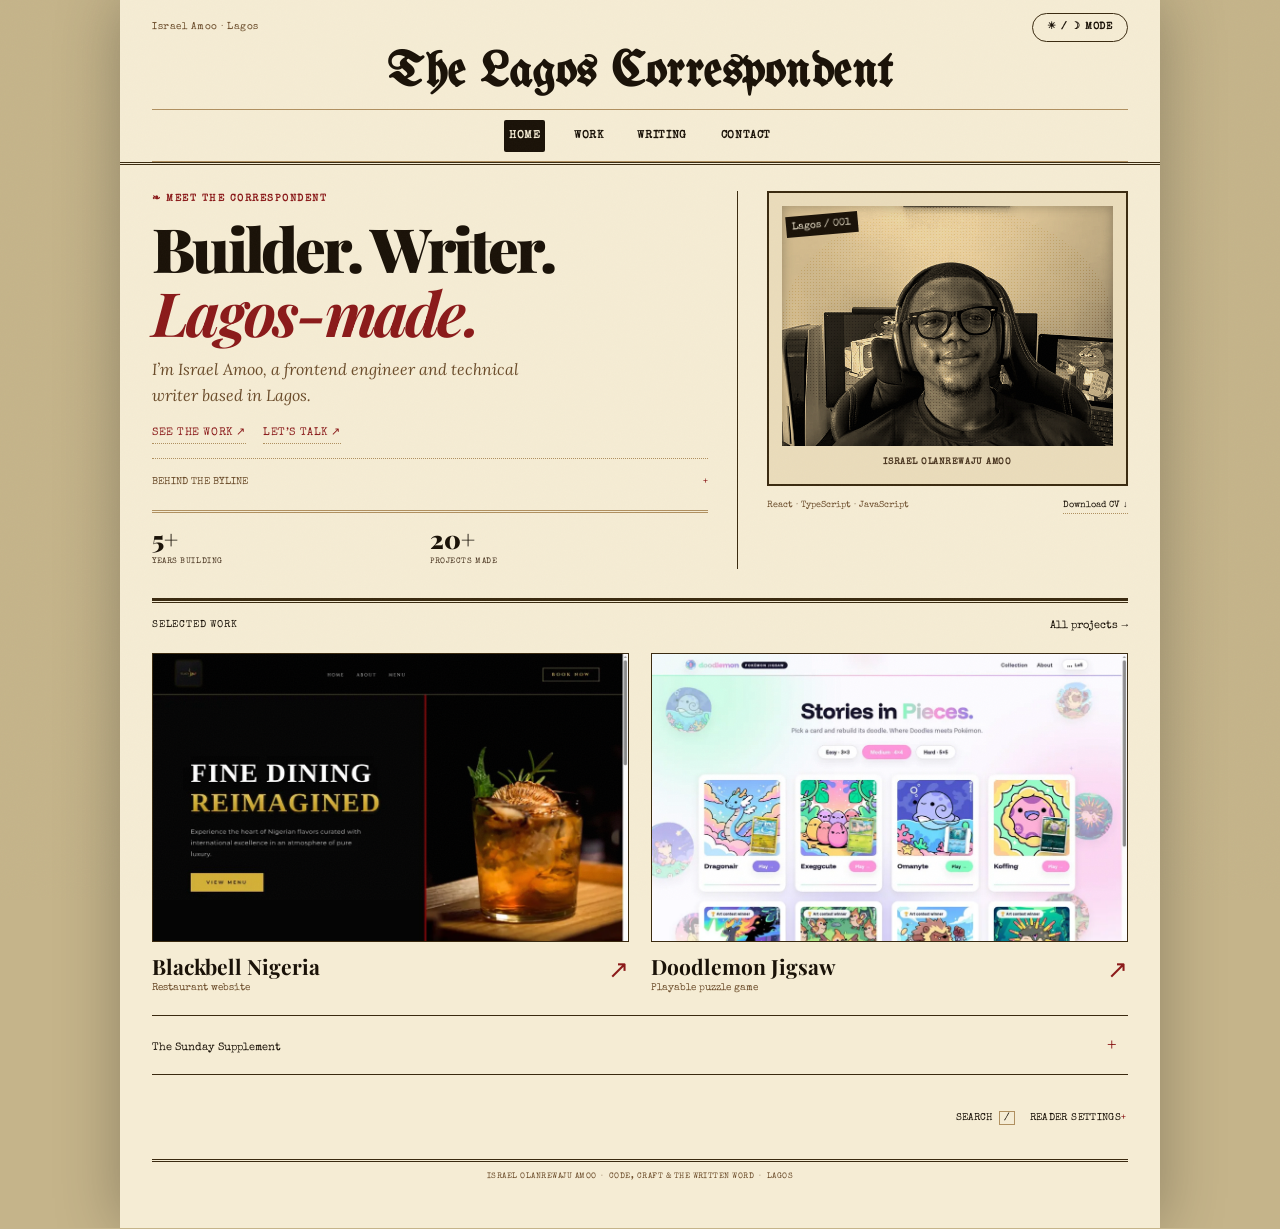
==== commit def3849f: "Restore the original introduction with concise copy" ====
--- a/index.html
+++ b/index.html
@@ -20,7 +20,7 @@
 <script src="theme.js?v=3"></script>
 <link rel="stylesheet" href="style.css">
 <link rel="stylesheet" href="interactions.css">
-<link rel="stylesheet" href="frontpage.css?v=3">
+<link rel="stylesheet" href="frontpage.css?v=4">
 </head>
 <body>
 <a class="skip-link" href="#main-content">Skip to content</a>
@@ -63,23 +63,29 @@
 
   <main class="content-wrapper" id="main-content">
 
-    <section class="work-intro" aria-labelledby="intro-title">
-      <div><p class="eyebrow">Israel Amoo · Frontend engineer &amp; technical writer</p><h2 id="intro-title">I build websites.<br><em>And write about tech.</em></h2></div>
-      <a class="work-contact" href="notices.html">Let’s work together ↗</a>
-    </section>
+    <div class="front-grid lean-front-grid restored-intro">
+      <div class="front-lead">
+        <p class="eyebrow">❧ Meet the correspondent</p>
+        <h2 class="headline lead-headline">Builder. Writer.<br><em>Lagos-made.</em></h2>
+        <p class="deck">I’m Israel Amoo, a frontend engineer and technical writer based in Lagos.</p>
+        <div class="front-page-links"><a href="portfolio.html">See the work ↗</a><a href="notices.html">Let’s talk ↗</a></div>
+        <details class="byline-fold"><summary>Behind the byline</summary><div class="body-text"><p>I started coding at 14. Now I build web products and write about blockchain and emerging technology.</p></div></details>
+        <div class="stats-strip"><div class="stat-item"><span class="stat-num">5+</span><span class="stat-label">Years building</span></div><div class="stat-item"><span class="stat-num">20+</span><span class="stat-label">Projects made</span></div></div>
+      </div>
+      <div class="col-divider"></div>
+      <aside class="front-byline" aria-label="The correspondent">
+        <div class="portrait-box"><span class="portrait-edition-no">Lagos / 001</span><div class="portrait-circle"><img class="portrait-photo" src="israel-portrait.jpg" alt="Israel Olanrewaju Amoo" width="320" height="220"></div><div class="portrait-caption"><strong>ISRAEL OLANREWAJU AMOO</strong></div></div>
+        <div class="byline-meta"><span>React · TypeScript · JavaScript</span><a href="israel-amoo-cv.pdf" download="Israel_Amoo_CV.pdf">Download CV ↓</a></div>
+      </aside>
+    </div>
+
     <section class="selected-dispatches" id="selected-work" aria-labelledby="selected-work-title">
       <div class="work-section-heading"><h2 id="selected-work-title">Selected work</h2><a href="portfolio.html">All projects →</a></div>
       <div class="dispatch-grid">
         <a class="dispatch" href="https://jacksonx28.github.io/Blackbellngn/" target="_blank" rel="noopener noreferrer" aria-label="Blackbell Nigeria — Visit site (opens in a new tab)"><figure><div class="dispatch-image"><img src="assets/blackbell.webp" alt="Blackbell Nigeria website preview" width="1000" height="687" fetchpriority="high"></div><figcaption><div><span class="dispatch-name">Blackbell Nigeria</span><span class="dispatch-meta">Restaurant website</span></div><span class="dispatch-arrow" aria-hidden="true">↗</span></figcaption></figure></a>
         <a class="dispatch" href="https://doodlemonjigsaw.netlify.app/" target="_blank" rel="noopener noreferrer" aria-label="Doodlemon Jigsaw — Visit site (opens in a new tab)"><figure><div class="dispatch-image"><img src="assets/doodlemon.webp" alt="Doodlemon Jigsaw website preview" width="1000" height="687" loading="eager"></div><figcaption><div><span class="dispatch-name">Doodlemon Jigsaw</span><span class="dispatch-meta">Playable puzzle game</span></div><span class="dispatch-arrow" aria-hidden="true">↗</span></figcaption></figure></a>
-        <a class="dispatch" href="portfolio.html#vistacraft-homes" aria-label="Vistacraft Homes — View project"><figure><div class="dispatch-image"><img src="assets/vistacraft.webp" alt="Vistacraft Homes website preview" width="1000" height="687" loading="lazy"></div><figcaption><div><span class="dispatch-name">Vistacraft Homes</span><span class="dispatch-meta">Property website</span></div><span class="dispatch-arrow" aria-hidden="true">↗</span></figcaption></figure></a>
-        <a class="dispatch" href="https://figure234.vercel.app/" target="_blank" rel="noopener noreferrer" aria-label="Figure234 — Visit site (opens in a new tab)"><figure><div class="dispatch-image"><img src="assets/figure234.webp" alt="Figure234 website preview" width="1000" height="687" loading="lazy"></div><figcaption><div><span class="dispatch-name">Figure234</span><span class="dispatch-meta">Collectibles storefront</span></div><span class="dispatch-arrow" aria-hidden="true">↗</span></figcaption></figure></a>
       </div>
     </section>
-    <details class="about-correspondent byline-fold" id="about">
-      <summary>About Israel</summary>
-      <div class="about-inner"><img src="israel-portrait.jpg" alt="Israel Amoo" width="100" height="100" loading="lazy"><div><p>I’m a frontend engineer and technical writer from Lagos. I build with React, TypeScript, and JavaScript, and write about blockchain and emerging technology.</p><div class="about-links"><a href="writing.html">Read my writing ↗</a><a href="israel-amoo-cv.pdf" download="Israel_Amoo_CV.pdf">Download CV ↓</a></div></div></div>
-    </details>
 
     <details class="sunday-supplement" id="sunday-supplement">
       <summary><span><span class="supplement-name">The Sunday Supplement</span><span class="supplement-caption">Make a headline. Meet old Lagos.</span></span><span class="supplement-toggle" aria-hidden="true">+</span></summary>
--- a/frontpage.css
+++ b/frontpage.css
@@ -149,11 +149,6 @@
 .edition-preferences > summary { min-height: 44px; display: flex; align-items: center; }
 .js-motion .reveal:not(.revealed) { opacity: 1; transform: none; }
 .js-motion .section-head.revealed .section-head-label { animation: none; }
-.work-intro { padding: 1.6rem 0 1.3rem; display: flex; align-items: flex-end; justify-content: space-between; gap: 1.5rem; }
-.work-intro .eyebrow { font: 10px/1.7 'Special Elite',monospace; letter-spacing: .035em; margin: 0 0 .65rem; }
-.work-intro h2 { font: 700 clamp(30px,4.1vw,45px)/1.1 'Playfair Display',serif; letter-spacing: -.035em; margin: 0; }
-.work-intro h2 em { color: var(--red-ink); font-weight: 400; }
-.work-contact { font: 11px/1.6 'Special Elite',monospace; color: var(--ink); white-space: nowrap; padding: .7rem 0; text-underline-offset: 5px; }
 .work-section-heading { display: flex; justify-content: space-between; align-items: center; gap: 1rem; padding: .7rem 0 1rem; border-top: 3px double var(--rule); }
 .work-section-heading h2 { margin: 0; font: 10px 'Special Elite',monospace; text-transform: uppercase; letter-spacing: .08em; }
 .work-section-heading a { color: var(--ink); font: 11px 'Special Elite',monospace; text-decoration: none; padding-block: .35rem; }
@@ -166,13 +161,6 @@
 .dispatch figcaption { padding-top: .7rem; }
 .dispatch-name { font-size: 21px; }
 .dispatch-meta { font-size: 10px; text-transform: none; letter-spacing: 0; margin-top: .2rem; }
-.about-correspondent { margin: 0; padding: .4rem 0; border-top: 1px solid var(--rule); }
-.about-correspondent > summary { font-size: 11px; color: var(--ink); }
-.about-inner { display: flex; gap: 1.1rem; align-items: flex-start; max-width: 640px; padding: .6rem 0 1.3rem; }
-.about-inner > img { object-fit: cover; filter: grayscale(1) sepia(.25); flex-shrink: 0; }
-.about-inner p { font: 14px/1.8 'Lora',serif; margin: 0 0 .8rem; }
-.about-links { display: flex; gap: 1.5rem; flex-wrap: wrap; font: 11px 'Special Elite',monospace; }
-.about-links a { color: var(--ink); text-underline-offset: 4px; }
 .sunday-supplement { border-block: 1px solid var(--rule); margin-bottom: 0; }
 .sunday-supplement > summary { padding: .8rem 0; }
 .supplement-name { font: 11px 'Special Elite',monospace; }
@@ -183,15 +171,27 @@
   .masthead-nav { gap: .8rem; flex-wrap: nowrap; justify-content: space-between; }
   .masthead-nav a { font-size: 11px; padding: .55rem .25rem; }
   .masthead-top { font-size: 9px; }
-  .work-intro { display: block; padding: 1.2rem 0 1rem; }
-  .work-intro .eyebrow { font-size: 9px; max-width: 310px; }
-  .work-intro h2 { font-size: clamp(29px,8vw,42px); }
-  .work-contact { display: inline-block; margin-top: .65rem; padding: .4rem 0; }
   .dispatch-grid { grid-template-columns: 1fr; gap: 1.5rem; }
   .dispatch-image { aspect-ratio: 1.65; }
   .dispatch-name { font-size: 22px; }
   .dispatch-meta { font-size: 10px; }
-  .about-inner > img { width: 70px; height: 85px; }
-  .about-inner { gap: .8rem; }
   .edition-tools { margin-inline: 1rem; }
 }
+
+/* Restore the introduction as a compact editorial spread. */
+.restored-intro { padding: 1.6rem 0 1.8rem; }
+.restored-intro .lead-headline { font-size: clamp(40px,5.2vw,61px); margin: .55rem 0 .8rem; }
+.restored-intro .deck { max-width: 385px; font-size: 16px; line-height: 1.65; }
+.restored-intro .front-page-links { margin: .9rem 0; }
+.restored-intro .byline-fold { margin-top: .7rem; padding-top: .35rem; }
+.restored-intro .stats-strip { margin-top: .6rem; }
+.restored-intro .stat-num { font-size: 25px; }
+.restored-intro .portrait-circle { height: 240px; }
+.restored-intro .byline-meta { flex-wrap: wrap; row-gap: .45rem; }
+@media (max-width: 600px) {
+  .restored-intro { padding: 1.2rem 0 1.5rem; gap: 1.25rem; }
+  .restored-intro .lead-headline { font-size: clamp(40px,11vw,56px); }
+  .restored-intro .deck { font-size: 15px; }
+  .restored-intro .portrait-circle { height: 100px; }
+  .restored-intro .portrait-caption { font-size: 10px; }
+}
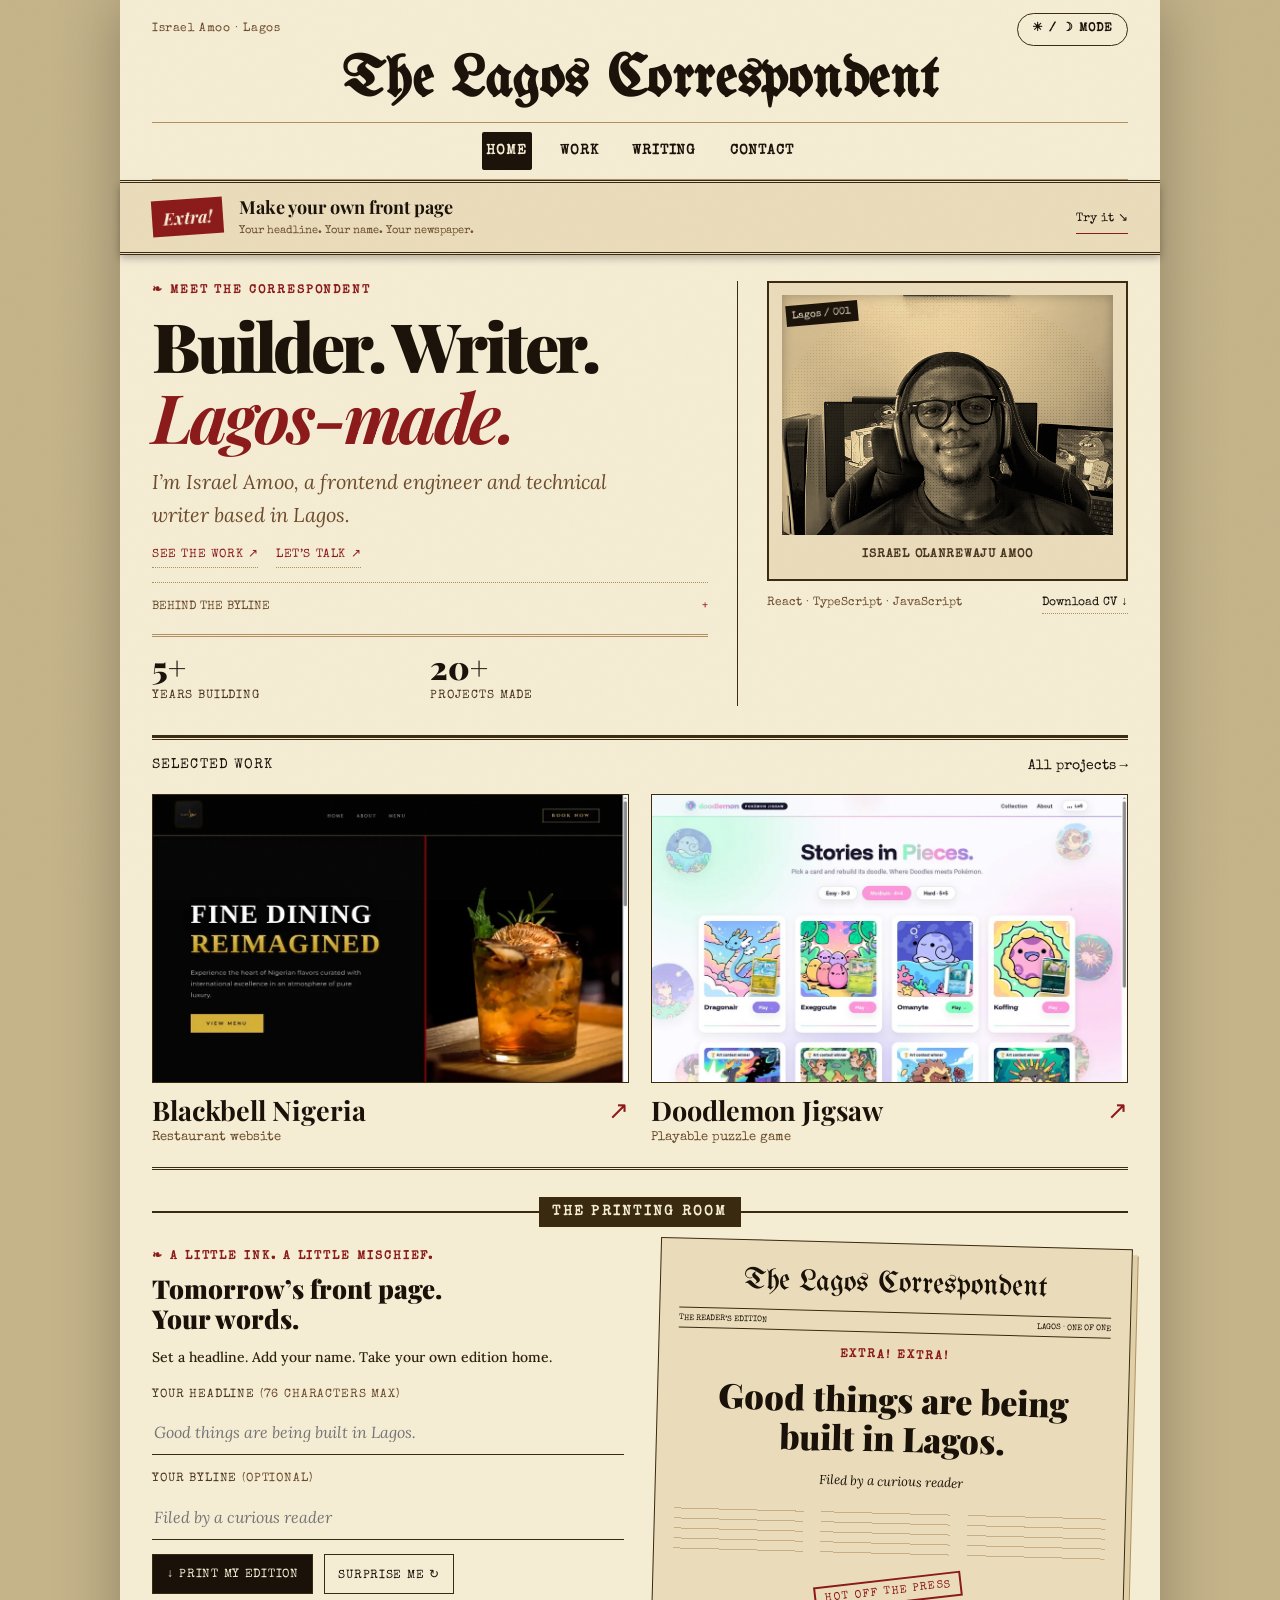
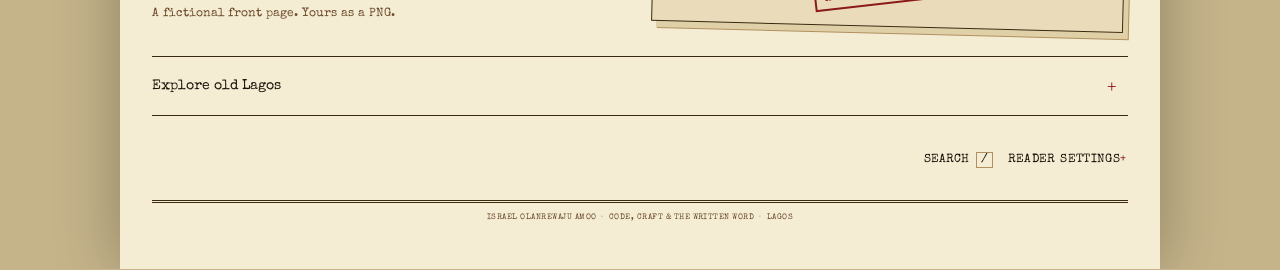
==== commit 69d29fcc: "Enlarge desktop type and spotlight the Printing Room" ====
--- a/index.html
+++ b/index.html
@@ -20,7 +20,7 @@
 <script src="theme.js?v=3"></script>
 <link rel="stylesheet" href="style.css">
 <link rel="stylesheet" href="interactions.css">
-<link rel="stylesheet" href="frontpage.css?v=4">
+<link rel="stylesheet" href="frontpage.css?v=5">
 </head>
 <body>
 <a class="skip-link" href="#main-content">Skip to content</a>
@@ -56,6 +56,9 @@
     </nav>
   </header>
 
+  <a class="press-callout" href="#press-room"><span class="callout-extra">Extra!</span><span class="callout-title">Make your own front page<span class="callout-caption">Your headline. Your name. Your newspaper.</span></span><span class="callout-action">Try it <span aria-hidden="true">↘</span></span></a>
+
+
 
 
 
@@ -87,9 +90,6 @@
       </div>
     </section>
 
-    <details class="sunday-supplement" id="sunday-supplement">
-      <summary><span><span class="supplement-name">The Sunday Supplement</span><span class="supplement-caption">Make a headline. Meet old Lagos.</span></span><span class="supplement-toggle" aria-hidden="true">+</span></summary>
-
     <section class="reading-room reveal" id="press-room" aria-labelledby="press-room-heading">
       <div class="section-head"><div class="section-head-rule"></div><h2 class="section-head-label" id="press-room-heading">The Printing Room</h2><div class="section-head-rule"></div></div>
       <div class="press-grid">
@@ -119,6 +119,8 @@
       </div>
     </section>
 
+    <details class="sunday-supplement" id="sunday-supplement">
+      <summary><span class="supplement-name">Explore old Lagos</span><span class="supplement-toggle" aria-hidden="true">+</span></summary>
     <section class="archive-section reveal" id="lagos-archive" aria-labelledby="archive-heading">
       <div class="section-head"><div class="section-head-rule"></div><h2 class="section-head-label" id="archive-heading">Lagos, Before the Internet</h2><div class="section-head-rule"></div></div>
       <div class="archive-layout">
--- a/frontpage.css
+++ b/frontpage.css
@@ -195,3 +195,42 @@
   .restored-intro .portrait-circle { height: 100px; }
   .restored-intro .portrait-caption { font-size: 10px; }
 }
+
+/* An invitation in the first screen, pinned like a newspaper extra. */
+.press-callout { position: sticky; top: 0; z-index: 40; display: flex; align-items: center; gap: 1rem; padding: .8rem 2rem; background: var(--paper-dark); color: var(--ink); border-bottom: 3px double var(--rule); text-decoration: none; box-shadow: 0 3px 8px var(--shadow); }
+.callout-extra { flex-shrink: 0; background: var(--red-ink); color: var(--paper); font: 700 17px 'Playfair Display',serif; font-style: italic; padding: .45rem .7rem; transform: rotate(-4deg); }
+.callout-title { font: 700 18px/1.3 'Playfair Display',serif; }
+.callout-caption { display: block; margin-top: .2rem; font: 11px/1.5 'Special Elite',monospace; color: var(--sepia); }
+.callout-action { margin-left: auto; flex-shrink: 0; font: 12px 'Special Elite',monospace; border-bottom: 1px solid var(--red-ink); padding-block: .5rem; }
+.callout-action span { display: inline-block; transition: transform .2s; }
+.press-callout:hover .callout-action span { transform: translate(2px,2px); }
+.press-callout:focus-visible { outline: 3px solid var(--red-ink); outline-offset: -5px; }
+#press-room, #lagos-archive, .site-card, #main-content { scroll-margin-top: 110px; }
+.reading-room { border-top: 3px double var(--rule); padding-top: 1.4rem; }
+@media (min-width: 861px) {
+  .paper-title { font-size: 58px; }
+  .masthead-top, .theme-toggle { font-size: 12px; }
+  .masthead-nav a { font-size: 14px; }
+  .restored-intro .lead-headline { font-size: 68px; }
+  .restored-intro .deck { font-size: 20px; max-width: 460px; }
+  .eyebrow, .front-lead .front-page-links a, .byline-fold summary, .byline-meta, .front-byline .portrait-caption, .front-lead .stat-label { font-size: 12px; }
+  .byline-fold .body-text { font-size: 17px; }
+  .front-lead .stat-num { font-size: 32px; }
+  .work-section-heading h2, .work-section-heading a, .section-head-label, .supplement-name { font-size: 14px; }
+  .dispatch-name, .site-card .card-title { font-size: 27px; }
+  .dispatch-meta, .site-card .card-role, .site-card .card-link, .project-note button, .filter-bar button { font-size: 13px; }
+  .site-card .card-desc, .body-text, .writing-list li { font-size: 17px; }
+  .article-entry .body-text { font-size: 17px !important; }
+  .article-meta, .edition-note, .press-form label, .telegram-fields label, .edition-action { font-size: 12px; }
+  .press-form input, .telegram-fields input, .telegram-fields select, .telegram-fields textarea { font-size: 16px; }
+  .edition-tools button, .edition-preferences > summary { font-size: 12px; }
+}
+@media (max-width:600px) {
+  .press-callout { padding: .65rem 1rem; gap: .65rem; }
+  .callout-extra { font-size: 14px; padding: .35rem .45rem; }
+  .callout-title { font-size: 15px; }
+  .callout-caption { display: none; }
+  .callout-action { font-size: 11px; }
+  #press-room, #lagos-archive, .site-card, #main-content { scroll-margin-top: 85px; }
+}
+@media print { .press-callout { display: none; } }
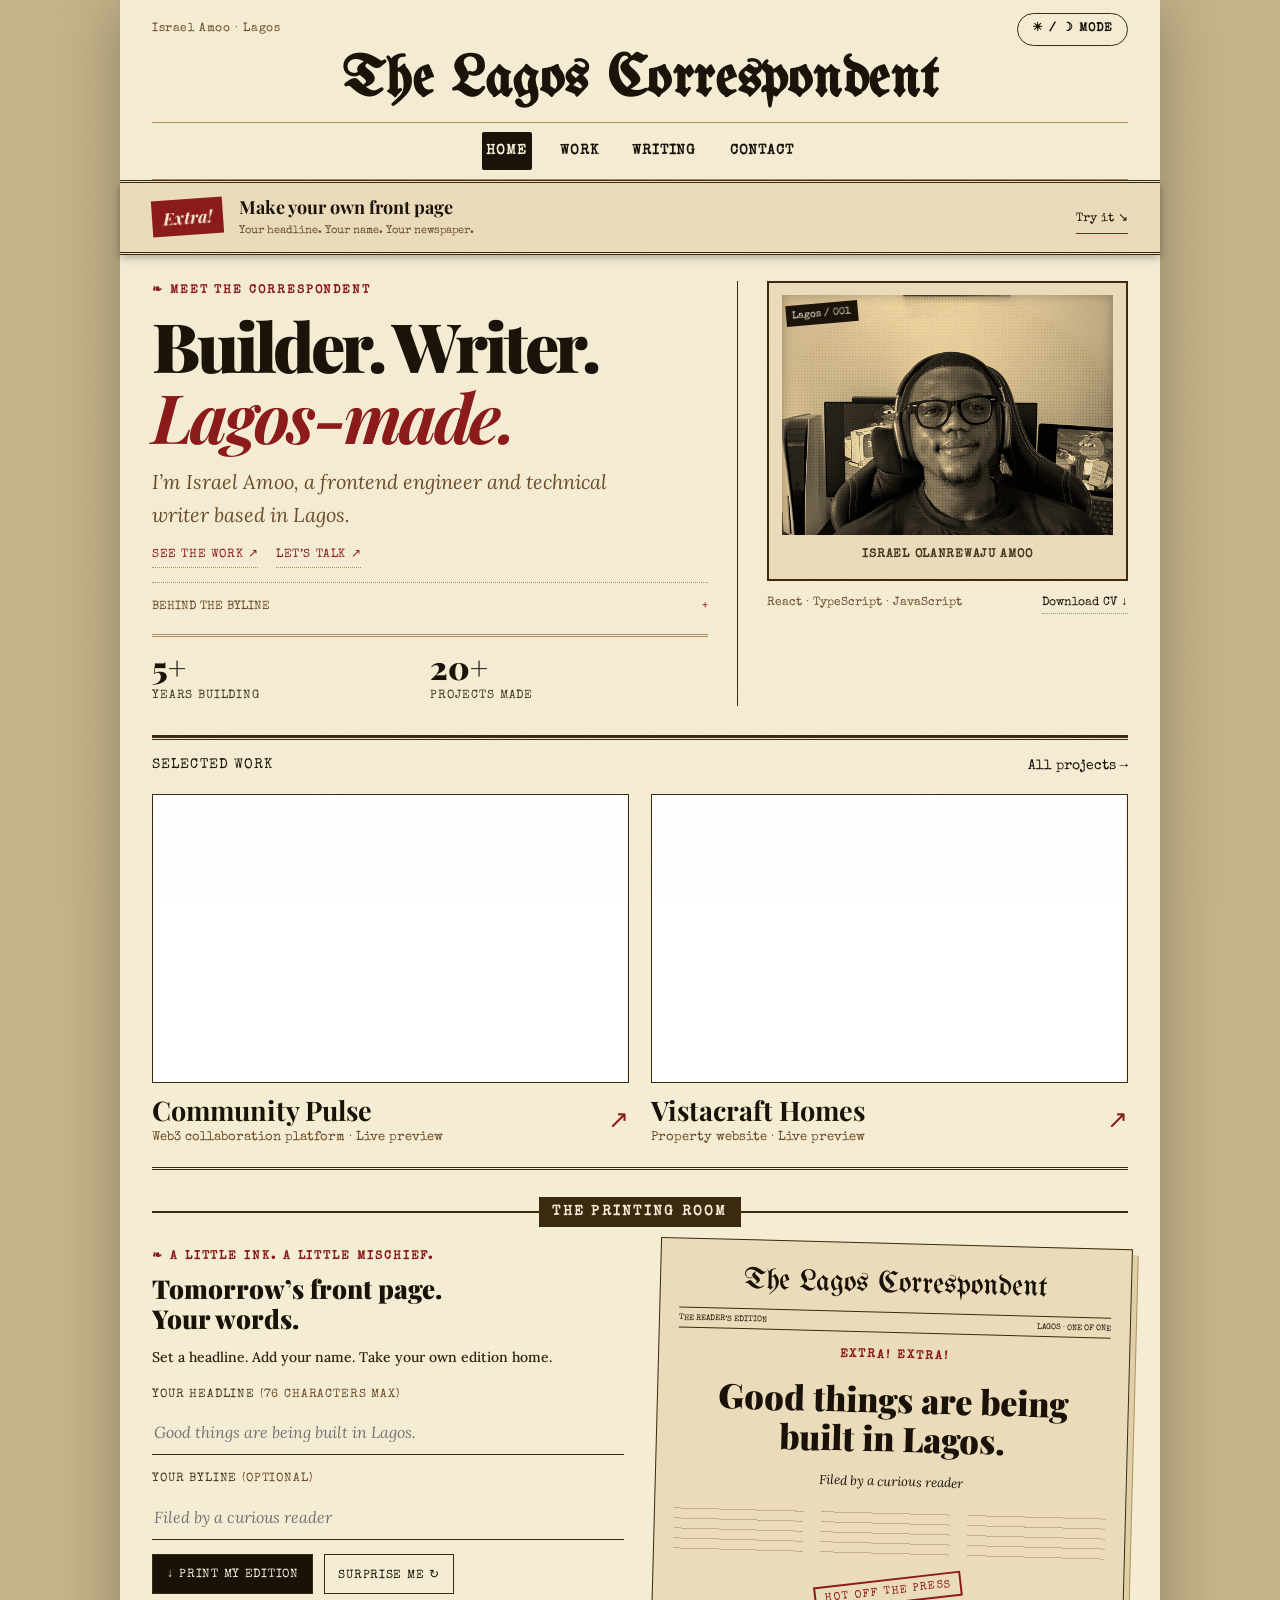
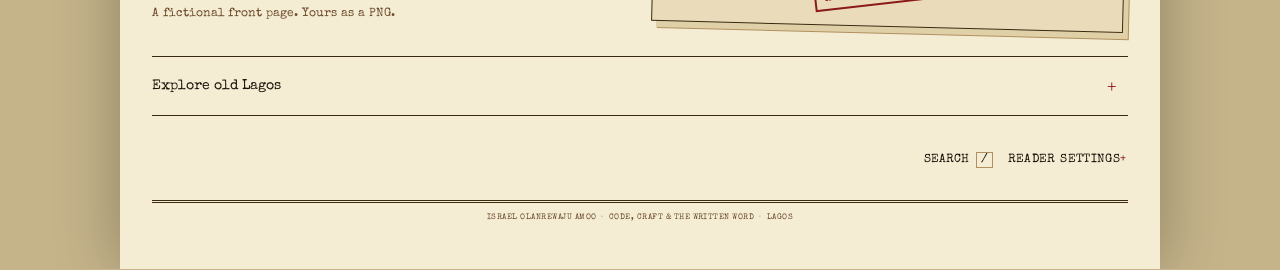
==== commit 4775d68b: "Feature Community Pulse and Vistacraft with live previews" ====
--- a/index.html
+++ b/index.html
@@ -20,7 +20,7 @@
 <script src="theme.js?v=3"></script>
 <link rel="stylesheet" href="style.css">
 <link rel="stylesheet" href="interactions.css">
-<link rel="stylesheet" href="frontpage.css?v=5">
+<link rel="stylesheet" href="frontpage.css?v=6">
 </head>
 <body>
 <a class="skip-link" href="#main-content">Skip to content</a>
@@ -85,8 +85,8 @@
     <section class="selected-dispatches" id="selected-work" aria-labelledby="selected-work-title">
       <div class="work-section-heading"><h2 id="selected-work-title">Selected work</h2><a href="portfolio.html">All projects →</a></div>
       <div class="dispatch-grid">
-        <a class="dispatch" href="https://jacksonx28.github.io/Blackbellngn/" target="_blank" rel="noopener noreferrer" aria-label="Blackbell Nigeria — Visit site (opens in a new tab)"><figure><div class="dispatch-image"><img src="assets/blackbell.webp" alt="Blackbell Nigeria website preview" width="1000" height="687" fetchpriority="high"></div><figcaption><div><span class="dispatch-name">Blackbell Nigeria</span><span class="dispatch-meta">Restaurant website</span></div><span class="dispatch-arrow" aria-hidden="true">↗</span></figcaption></figure></a>
-        <a class="dispatch" href="https://doodlemonjigsaw.netlify.app/" target="_blank" rel="noopener noreferrer" aria-label="Doodlemon Jigsaw — Visit site (opens in a new tab)"><figure><div class="dispatch-image"><img src="assets/doodlemon.webp" alt="Doodlemon Jigsaw website preview" width="1000" height="687" loading="eager"></div><figcaption><div><span class="dispatch-name">Doodlemon Jigsaw</span><span class="dispatch-meta">Playable puzzle game</span></div><span class="dispatch-arrow" aria-hidden="true">↗</span></figcaption></figure></a>
+        <article class="dispatch live-dispatch"><div class="dispatch-image live-preview"><iframe src="https://joincommunitypulse.app/" title="Live preview of Community Pulse" loading="lazy" sandbox="allow-scripts allow-same-origin allow-forms allow-popups" referrerpolicy="strict-origin-when-cross-origin"></iframe></div><a class="live-dispatch-link" href="https://joincommunitypulse.app/" target="_blank" rel="noopener noreferrer"><div><span class="dispatch-name">Community Pulse</span><span class="dispatch-meta">Web3 collaboration platform · Live preview</span></div><span class="dispatch-arrow" aria-hidden="true">↗</span><span class="sr-only">Open Community Pulse in a new tab</span></a></article>
+        <article class="dispatch live-dispatch"><div class="dispatch-image live-preview"><iframe src="https://tiny-cheesecake-a3c394.netlify.app/" title="Live preview of Vistacraft Homes" loading="lazy" sandbox="allow-scripts allow-same-origin allow-forms allow-popups" referrerpolicy="strict-origin-when-cross-origin"></iframe></div><a class="live-dispatch-link" href="https://tiny-cheesecake-a3c394.netlify.app/" target="_blank" rel="noopener noreferrer"><div><span class="dispatch-name">Vistacraft Homes</span><span class="dispatch-meta">Property website · Live preview</span></div><span class="dispatch-arrow" aria-hidden="true">↗</span><span class="sr-only">Open Vistacraft Homes in a new tab</span></a></article>
       </div>
     </section>
 
@@ -174,7 +174,7 @@
 </dialog>
 <div class="edition-toast" id="edition-status" role="status" aria-live="polite" hidden></div>
 <button class="back-to-top" type="button" aria-label="Back to the masthead" hidden>↑</button>
-<script type="application/json" id="edition-index-data">[{"title": "Meet Israel Olanrewaju Amoo", "description": "Frontend engineer, technical writer and product builder. Lagos, Nigeria.", "type": "Page 01 · Front page", "url": "index.html"}, {"title": "Shipped projects", "description": "Explore six builds across hospitality, property, commerce, Web3 and games.", "type": "Page 02 · Portfolio", "url": "portfolio.html"}, {"title": "Articles & threads", "description": "Bitcoin, ZK proofs, NFTs and Web3, explained simply.", "type": "Page 03 · Writing", "url": "writing.html"}, {"title": "Start a conversation", "description": "Build a project enquiry or find my email, X and LinkedIn.", "type": "Page 04 · Correspondence", "url": "notices.html"}, {"title": "Make your own front page", "description": "Typeset a headline and download your own newspaper keepsake.", "type": "Play · Printing room", "url": "index.html#press-room"}, {"title": "Lagos, before the internet", "description": "A 1926 newspaper record and a 1960 independence newsreel.", "type": "Explore · Lagos archive", "url": "index.html#lagos-archive"}, {"title": "Blackbell Nigeria", "description": "Fine dining restaurant — full menu presentation, clean booking experience.", "type": "Project · Design & development", "url": "portfolio.html#blackbell-nigeria"}, {"title": "Vistacraft Homes", "description": "Luxury off-plan apartments in Lekki, Lagos — premium real estate, built with precision.", "type": "Project · Design & development", "url": "portfolio.html#vistacraft-homes"}, {"title": "Villa Corallina", "description": "Private island sanctuary in Moorea, French Polynesia — five-star exclusivity, built to book.", "type": "Project · Design & development", "url": "portfolio.html#villa-corallina"}, {"title": "Figure234", "description": "Collectible figure ordering platform — built for serious collectors, optimised to convert.", "type": "Project · Design & development", "url": "portfolio.html#figure234"}, {"title": "Degen Lifestyles", "description": "Web3 Creator DAO — on-chain community for traders, builders and culture-native creators.", "type": "Project · Design & development", "url": "portfolio.html#degen-lifestyles"}, {"title": "Doodlemon Jigsaw", "description": "Interactive Web3 puzzle game — doodled Pokémon cards rebuilt piece by piece. Where Doodles meets Pokémon.", "type": "Project · Design & development", "url": "portfolio.html#doodlemon-jigsaw"}, {"title": "Citrea: Bringing ZK Rollups and Smart Contracts to Bitcoin", "description": "Bitcoin is the most secure blockchain — but it can't run smart contracts. Citrea changes that with ZK rollups. Here's how.", "type": "Article · Medium", "url": "https://medium.com/@Jacksonnn/citrea-bringing-zk-rollups-and-smart-contracts-to-bitcoin-54c1bc8833cb"}, {"title": "The Blockchain Thread You Need to Read", "description": "A deep-dive thread on blockchain fundamentals, explained sharply and without jargon for builders and newcomers alike.", "type": "Article · Thread", "url": "https://x.com/kingjackson_eth/status/1885987423995195669"}, {"title": "Introducing Mittaria Origin 🧵", "description": "A Web3 project uniting co-owners, co-creators, and community — nurturing an animation-led NFT world unlike anything before it.", "type": "Article · Medium", "url": "https://medium.com/@Jacksonnn/introducing-mittaria-origin-b721bad26d1e"}, {"title": "NFTs Are Not Dead — You're Just Looking in the Wrong Place", "description": "The mainstream narrative killed NFTs. The builders didn't get the memo. A thread on what's actually happening on-chain.", "type": "Article · Thread", "url": "https://x.com/kingjackson_eth/status/2056751882916307359"}, {"title": "Brevis: The ZK Coprocessor Transforming Data-Driven Blockchain", "description": "Smart contracts are limited by what the chain allows them to see. Brevis unlocks off-chain data — securely, via ZK proofs.", "type": "Article · Medium", "url": "https://medium.com/@Jacksonnn/brevis-the-zk-coprocessor-transforming-data-driven-blockchain-cca587b9eef4"}, {"title": "Why ZK Proofs Are the Biggest Shift in Blockchain Since Ethereum", "description": "Zero-knowledge proofs sound academic. The implications are anything but. A thread breaking down why this matters right now.", "type": "Article · Thread", "url": "https://x.com/kingjackson_eth/status/1884619133150462299"}]</script>
+<script type="application/json" id="edition-index-data">[{"title": "Meet Israel Olanrewaju Amoo", "description": "Frontend engineer, technical writer and product builder. Lagos, Nigeria.", "type": "Page 01 · Front page", "url": "index.html"}, {"title": "Shipped projects", "description": "Explore six builds across hospitality, property, commerce, Web3 and games.", "type": "Page 02 · Portfolio", "url": "portfolio.html"}, {"title": "Articles & threads", "description": "Bitcoin, ZK proofs, NFTs and Web3, explained simply.", "type": "Page 03 · Writing", "url": "writing.html"}, {"title": "Start a conversation", "description": "Build a project enquiry or find my email, X and LinkedIn.", "type": "Page 04 · Correspondence", "url": "notices.html"}, {"title": "Make your own front page", "description": "Typeset a headline and download your own newspaper keepsake.", "type": "Play · Printing room", "url": "index.html#press-room"}, {"title": "Lagos, before the internet", "description": "A 1926 newspaper record and a 1960 independence newsreel.", "type": "Explore · Lagos archive", "url": "index.html#lagos-archive"}, {"title": "Community Pulse", "description": "Web3 collaboration platform for communities, projects and collaboration managers.", "type": "Project · Design & development", "url": "portfolio.html#community-pulse"}, {"title": "Blackbell Nigeria", "description": "Fine dining restaurant — full menu presentation, clean booking experience.", "type": "Project · Design & development", "url": "portfolio.html#blackbell-nigeria"}, {"title": "Vistacraft Homes", "description": "Luxury off-plan apartments in Lekki, Lagos — premium real estate, built with precision.", "type": "Project · Design & development", "url": "portfolio.html#vistacraft-homes"}, {"title": "Figure234", "description": "Collectible figure ordering platform — built for serious collectors, optimised to convert.", "type": "Project · Design & development", "url": "portfolio.html#figure234"}, {"title": "Degen Lifestyles", "description": "Web3 Creator DAO — on-chain community for traders, builders and culture-native creators.", "type": "Project · Design & development", "url": "portfolio.html#degen-lifestyles"}, {"title": "Doodlemon Jigsaw", "description": "Interactive Web3 puzzle game — doodled Pokémon cards rebuilt piece by piece. Where Doodles meets Pokémon.", "type": "Project · Design & development", "url": "portfolio.html#doodlemon-jigsaw"}, {"title": "Citrea: Bringing ZK Rollups and Smart Contracts to Bitcoin", "description": "Bitcoin is the most secure blockchain — but it can't run smart contracts. Citrea changes that with ZK rollups. Here's how.", "type": "Article · Medium", "url": "https://medium.com/@Jacksonnn/citrea-bringing-zk-rollups-and-smart-contracts-to-bitcoin-54c1bc8833cb"}, {"title": "The Blockchain Thread You Need to Read", "description": "A deep-dive thread on blockchain fundamentals, explained sharply and without jargon for builders and newcomers alike.", "type": "Article · Thread", "url": "https://x.com/kingjackson_eth/status/1885987423995195669"}, {"title": "Introducing Mittaria Origin 🧵", "description": "A Web3 project uniting co-owners, co-creators, and community — nurturing an animation-led NFT world unlike anything before it.", "type": "Article · Medium", "url": "https://medium.com/@Jacksonnn/introducing-mittaria-origin-b721bad26d1e"}, {"title": "NFTs Are Not Dead — You're Just Looking in the Wrong Place", "description": "The mainstream narrative killed NFTs. The builders didn't get the memo. A thread on what's actually happening on-chain.", "type": "Article · Thread", "url": "https://x.com/kingjackson_eth/status/2056751882916307359"}, {"title": "Brevis: The ZK Coprocessor Transforming Data-Driven Blockchain", "description": "Smart contracts are limited by what the chain allows them to see. Brevis unlocks off-chain data — securely, via ZK proofs.", "type": "Article · Medium", "url": "https://medium.com/@Jacksonnn/brevis-the-zk-coprocessor-transforming-data-driven-blockchain-cca587b9eef4"}, {"title": "Why ZK Proofs Are the Biggest Shift in Blockchain Since Ethereum", "description": "Zero-knowledge proofs sound academic. The implications are anything but. A thread breaking down why this matters right now.", "type": "Article · Thread", "url": "https://x.com/kingjackson_eth/status/1884619133150462299"}]</script>
 <script src="press-transition.js?v=3" defer></script>
 <script src="edition.js?v=3" defer></script>
 
--- a/frontpage.css
+++ b/frontpage.css
@@ -205,7 +205,7 @@
 .callout-action span { display: inline-block; transition: transform .2s; }
 .press-callout:hover .callout-action span { transform: translate(2px,2px); }
 .press-callout:focus-visible { outline: 3px solid var(--red-ink); outline-offset: -5px; }
-#press-room, #lagos-archive, .site-card, #main-content { scroll-margin-top: 110px; }
+#press-room, #lagos-archive, #selected-work, .site-card, #main-content { scroll-margin-top: 110px; }
 .reading-room { border-top: 3px double var(--rule); padding-top: 1.4rem; }
 @media (min-width: 861px) {
   .paper-title { font-size: 58px; }
@@ -231,6 +231,14 @@
   .callout-title { font-size: 15px; }
   .callout-caption { display: none; }
   .callout-action { font-size: 11px; }
-  #press-room, #lagos-archive, .site-card, #main-content { scroll-margin-top: 85px; }
+  #press-room, #lagos-archive, #selected-work, .site-card, #main-content { scroll-margin-top: 85px; }
 }
 @media print { .press-callout { display: none; } }
+
+/* Featured sites render live, with a separate clear link to the full website. */
+.live-preview { position: relative; }
+.live-preview iframe { position: absolute; inset: 0; width: 300%; height: 300%; border: 0; transform: scale(.333333); transform-origin: top left; background: white; }
+.live-dispatch-link { display: flex; align-items: center; justify-content: space-between; gap: 1rem; padding-top: .7rem; color: var(--ink); text-decoration: none; }
+.live-dispatch-link:focus-visible { outline: 2px solid var(--red-ink); outline-offset: 4px; }
+.site-card:is(#community-pulse,#vistacraft-homes) iframe { z-index: 2; pointer-events: auto; }
+.site-card#vistacraft-homes .project-shot { z-index: 0; }
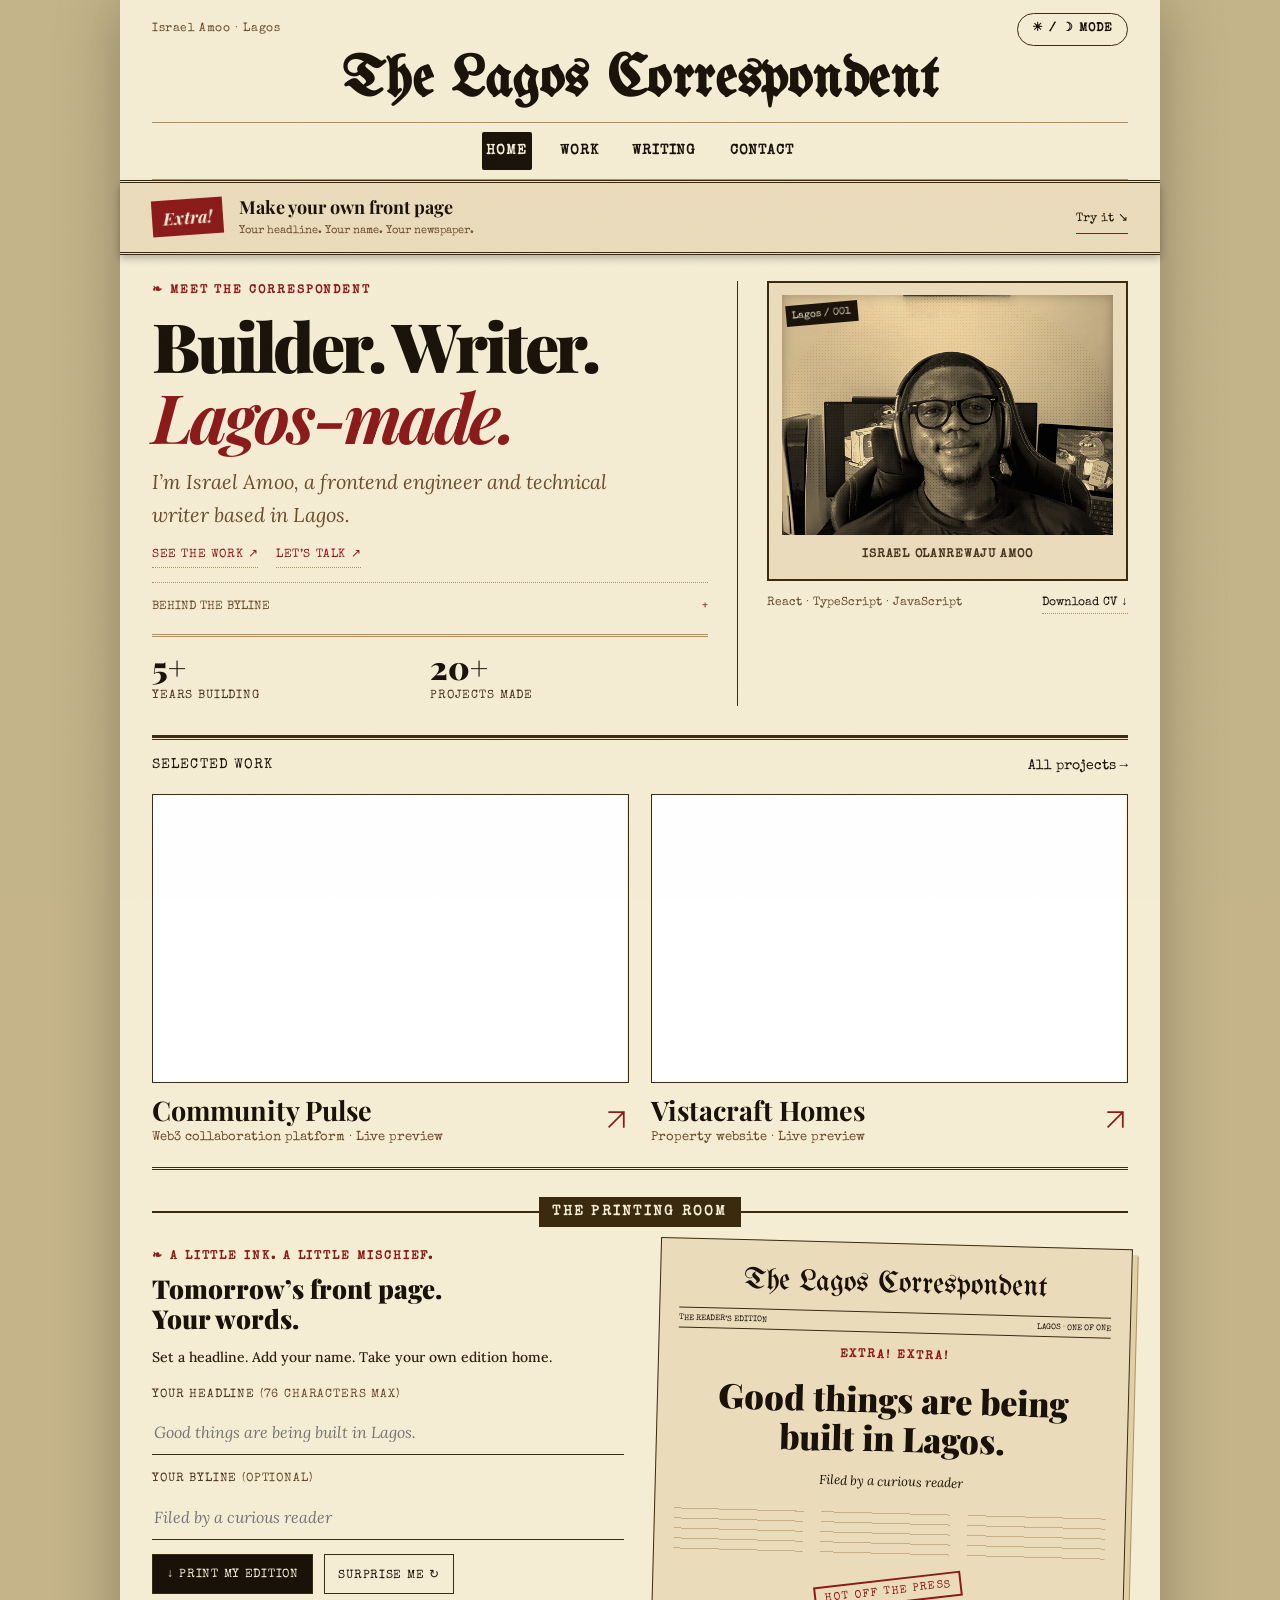
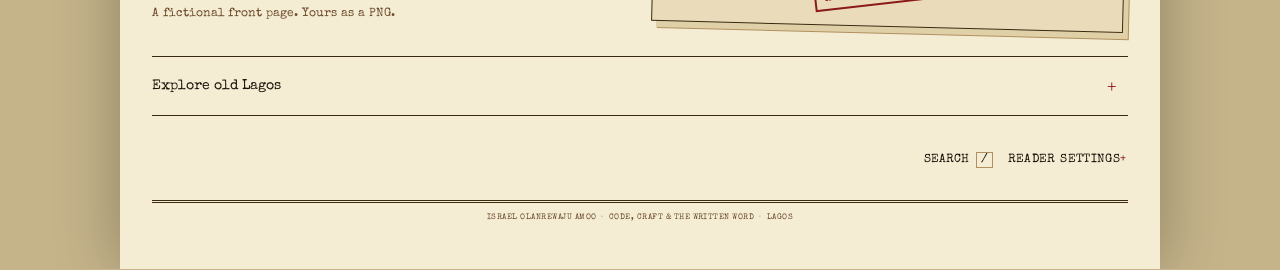
==== commit 1f2e2ef7: "Use consistent vector project arrows across devices" ====
--- a/index.html
+++ b/index.html
@@ -20,7 +20,7 @@
 <script src="theme.js?v=3"></script>
 <link rel="stylesheet" href="style.css">
 <link rel="stylesheet" href="interactions.css">
-<link rel="stylesheet" href="frontpage.css?v=6">
+<link rel="stylesheet" href="frontpage.css?v=7">
 </head>
 <body>
 <a class="skip-link" href="#main-content">Skip to content</a>
@@ -38,7 +38,7 @@
   <div class="curtain-rule"></div><div class="curtain-footer"><span>Frontend engineering · Technical writing · Product</span><span>Open a new chapter →</span></div>
 </div></div></div>
 <button class="paper-skip" id="skip-paper" type="button" hidden>Skip opening · Esc</button>
-<button class="paper-unfold" id="unfold-paper" type="button" hidden>Unfold the paper ↗</button>
+<button class="paper-unfold" id="unfold-paper" type="button" hidden>Unfold the paper ↗︎</button>
 <div class="reading-progress" aria-hidden="true"></div>
 <div class="newspaper">
 
@@ -56,7 +56,7 @@
     </nav>
   </header>
 
-  <a class="press-callout" href="#press-room"><span class="callout-extra">Extra!</span><span class="callout-title">Make your own front page<span class="callout-caption">Your headline. Your name. Your newspaper.</span></span><span class="callout-action">Try it <span aria-hidden="true">↘</span></span></a>
+  <a class="press-callout" href="#press-room"><span class="callout-extra">Extra!</span><span class="callout-title">Make your own front page<span class="callout-caption">Your headline. Your name. Your newspaper.</span></span><span class="callout-action">Try it <span aria-hidden="true">↘︎</span></span></a>
 
 
 
@@ -71,7 +71,7 @@
         <p class="eyebrow">❧ Meet the correspondent</p>
         <h2 class="headline lead-headline">Builder. Writer.<br><em>Lagos-made.</em></h2>
         <p class="deck">I’m Israel Amoo, a frontend engineer and technical writer based in Lagos.</p>
-        <div class="front-page-links"><a href="portfolio.html">See the work ↗</a><a href="notices.html">Let’s talk ↗</a></div>
+        <div class="front-page-links"><a href="portfolio.html">See the work ↗︎</a><a href="notices.html">Let’s talk ↗︎</a></div>
         <details class="byline-fold"><summary>Behind the byline</summary><div class="body-text"><p>I started coding at 14. Now I build web products and write about blockchain and emerging technology.</p></div></details>
         <div class="stats-strip"><div class="stat-item"><span class="stat-num">5+</span><span class="stat-label">Years building</span></div><div class="stat-item"><span class="stat-num">20+</span><span class="stat-label">Projects made</span></div></div>
       </div>
@@ -85,8 +85,8 @@
     <section class="selected-dispatches" id="selected-work" aria-labelledby="selected-work-title">
       <div class="work-section-heading"><h2 id="selected-work-title">Selected work</h2><a href="portfolio.html">All projects →</a></div>
       <div class="dispatch-grid">
-        <article class="dispatch live-dispatch"><div class="dispatch-image live-preview"><iframe src="https://joincommunitypulse.app/" title="Live preview of Community Pulse" loading="lazy" sandbox="allow-scripts allow-same-origin allow-forms allow-popups" referrerpolicy="strict-origin-when-cross-origin"></iframe></div><a class="live-dispatch-link" href="https://joincommunitypulse.app/" target="_blank" rel="noopener noreferrer"><div><span class="dispatch-name">Community Pulse</span><span class="dispatch-meta">Web3 collaboration platform · Live preview</span></div><span class="dispatch-arrow" aria-hidden="true">↗</span><span class="sr-only">Open Community Pulse in a new tab</span></a></article>
-        <article class="dispatch live-dispatch"><div class="dispatch-image live-preview"><iframe src="https://tiny-cheesecake-a3c394.netlify.app/" title="Live preview of Vistacraft Homes" loading="lazy" sandbox="allow-scripts allow-same-origin allow-forms allow-popups" referrerpolicy="strict-origin-when-cross-origin"></iframe></div><a class="live-dispatch-link" href="https://tiny-cheesecake-a3c394.netlify.app/" target="_blank" rel="noopener noreferrer"><div><span class="dispatch-name">Vistacraft Homes</span><span class="dispatch-meta">Property website · Live preview</span></div><span class="dispatch-arrow" aria-hidden="true">↗</span><span class="sr-only">Open Vistacraft Homes in a new tab</span></a></article>
+        <article class="dispatch live-dispatch"><div class="dispatch-image live-preview"><iframe src="https://joincommunitypulse.app/" title="Live preview of Community Pulse" loading="lazy" sandbox="allow-scripts allow-same-origin allow-forms allow-popups" referrerpolicy="strict-origin-when-cross-origin"></iframe></div><a class="live-dispatch-link" href="https://joincommunitypulse.app/" target="_blank" rel="noopener noreferrer"><div><span class="dispatch-name">Community Pulse</span><span class="dispatch-meta">Web3 collaboration platform · Live preview</span></div><span class="dispatch-arrow" aria-hidden="true"><svg viewBox="0 0 24 24" width="24" height="24" fill="none" stroke="currentColor" stroke-width="1.7" stroke-linecap="square" stroke-linejoin="miter" aria-hidden="true" focusable="false"><path d="M5 19 19 5M5 5h14v14"/></svg></span><span class="sr-only">Open Community Pulse in a new tab</span></a></article>
+        <article class="dispatch live-dispatch"><div class="dispatch-image live-preview"><iframe src="https://tiny-cheesecake-a3c394.netlify.app/" title="Live preview of Vistacraft Homes" loading="lazy" sandbox="allow-scripts allow-same-origin allow-forms allow-popups" referrerpolicy="strict-origin-when-cross-origin"></iframe></div><a class="live-dispatch-link" href="https://tiny-cheesecake-a3c394.netlify.app/" target="_blank" rel="noopener noreferrer"><div><span class="dispatch-name">Vistacraft Homes</span><span class="dispatch-meta">Property website · Live preview</span></div><span class="dispatch-arrow" aria-hidden="true"><svg viewBox="0 0 24 24" width="24" height="24" fill="none" stroke="currentColor" stroke-width="1.7" stroke-linecap="square" stroke-linejoin="miter" aria-hidden="true" focusable="false"><path d="M5 19 19 5M5 5h14v14"/></svg></span><span class="sr-only">Open Vistacraft Homes in a new tab</span></a></article>
       </div>
     </section>
 
@@ -134,7 +134,7 @@
           <p class="eyebrow">❧ From the newspaper archive</p>
           <h3 class="headline hl-lg">A city puts it in print.</h3>
           <p class="body-text">The Nigerian Daily Times first appeared in Lagos on 1 June 1926. Explore its record in the Library of Congress.</p>
-          <div class="edition-actions"><a class="edition-action" href="https://www.loc.gov/item/sn94021149/" target="_blank" rel="noopener noreferrer">Explore the newspaper record ↗</a></div>
+          <div class="edition-actions"><a class="edition-action" href="https://www.loc.gov/item/sn94021149/" target="_blank" rel="noopener noreferrer">Explore the newspaper record ↗︎</a></div>
           <p class="edition-note" style="margin-top:.7rem">Library of Congress · Historical summary.</p>
         </div>
         <div class="archive-panel" id="archive-1960" data-archive-panel="1960" hidden>
@@ -142,7 +142,7 @@
           <h3 class="headline hl-lg">Lagos witnesses a new chapter.</h3>
           <p class="body-text">Independence, 1 October 1960. See Lagos at a turning point in British Pathé’s original newsreel.</p>
           <a class="film-window" href="https://www.britishpathe.com/asset/197943/" target="_blank" rel="noopener noreferrer" aria-label="Watch the 1960 Nigeria independence newsreel at British Pathé" style="text-decoration:none">
-            <div class="film-title"><strong>▶ Lagos, 1960</strong><span>Independence · Original archive newsreel ↗</span></div>
+            <div class="film-title"><strong>▶ Lagos, 1960</strong><span>Independence · Original archive newsreel ↗︎</span></div>
           </a>
           <p class="edition-note">Watch at British Pathé · Footage and commentary credited to the archive. Illustrated title card.</p>
         </div>
@@ -156,7 +156,7 @@
 
   <div class="edition-tools" aria-label="Reading room controls" data-enhancement hidden>
 
-    <div class="edition-tools-group"><button type="button" data-open-index aria-haspopup="dialog" aria-controls="edition-index">Search <kbd>/</kbd></button><details class="edition-preferences"><summary>Reader settings</summary><div class="preferences-panel"><button type="button" data-toggle-motion aria-pressed="true">Motion: on</button><button type="button" data-toggle-sound aria-pressed="false">Sound: off</button><button type="button" data-replay-press>Replay opening ↗</button></div></details></div>
+    <div class="edition-tools-group"><button type="button" data-open-index aria-haspopup="dialog" aria-controls="edition-index">Search <kbd>/</kbd></button><details class="edition-preferences"><summary>Reader settings</summary><div class="preferences-panel"><button type="button" data-toggle-motion aria-pressed="true">Motion: on</button><button type="button" data-toggle-sound aria-pressed="false">Sound: off</button><button type="button" data-replay-press>Replay opening ↗︎</button></div></details></div>
   </div>
   <hr class="footer-rule">
   <div class="footer-text">ISRAEL OLANREWAJU AMOO &nbsp;·&nbsp; CODE, CRAFT &amp; THE WRITTEN WORD &nbsp;·&nbsp; LAGOS</div>
--- a/frontpage.css
+++ b/frontpage.css
@@ -226,12 +226,12 @@
   .edition-tools button, .edition-preferences > summary { font-size: 12px; }
 }
 @media (max-width:600px) {
-  .press-callout { padding: .65rem 1rem; gap: .65rem; }
+  .press-callout { position: static; padding: .65rem 1rem; gap: .65rem; }
   .callout-extra { font-size: 14px; padding: .35rem .45rem; }
   .callout-title { font-size: 15px; }
   .callout-caption { display: none; }
   .callout-action { font-size: 11px; }
-  #press-room, #lagos-archive, #selected-work, .site-card, #main-content { scroll-margin-top: 85px; }
+  #press-room, #lagos-archive, #selected-work, .site-card, #main-content { scroll-margin-top: 1rem; }
 }
 @media print { .press-callout { display: none; } }
 
@@ -242,3 +242,6 @@
 .live-dispatch-link:focus-visible { outline: 2px solid var(--red-ink); outline-offset: 4px; }
 .site-card:is(#community-pulse,#vistacraft-homes) iframe { z-index: 2; pointer-events: auto; }
 .site-card#vistacraft-homes .project-shot { z-index: 0; }
+
+/* Vector arrows retain their ink colour and shape on iOS and desktop. */
+.dispatch-arrow svg { display: block; width: 1em; height: 1em; }
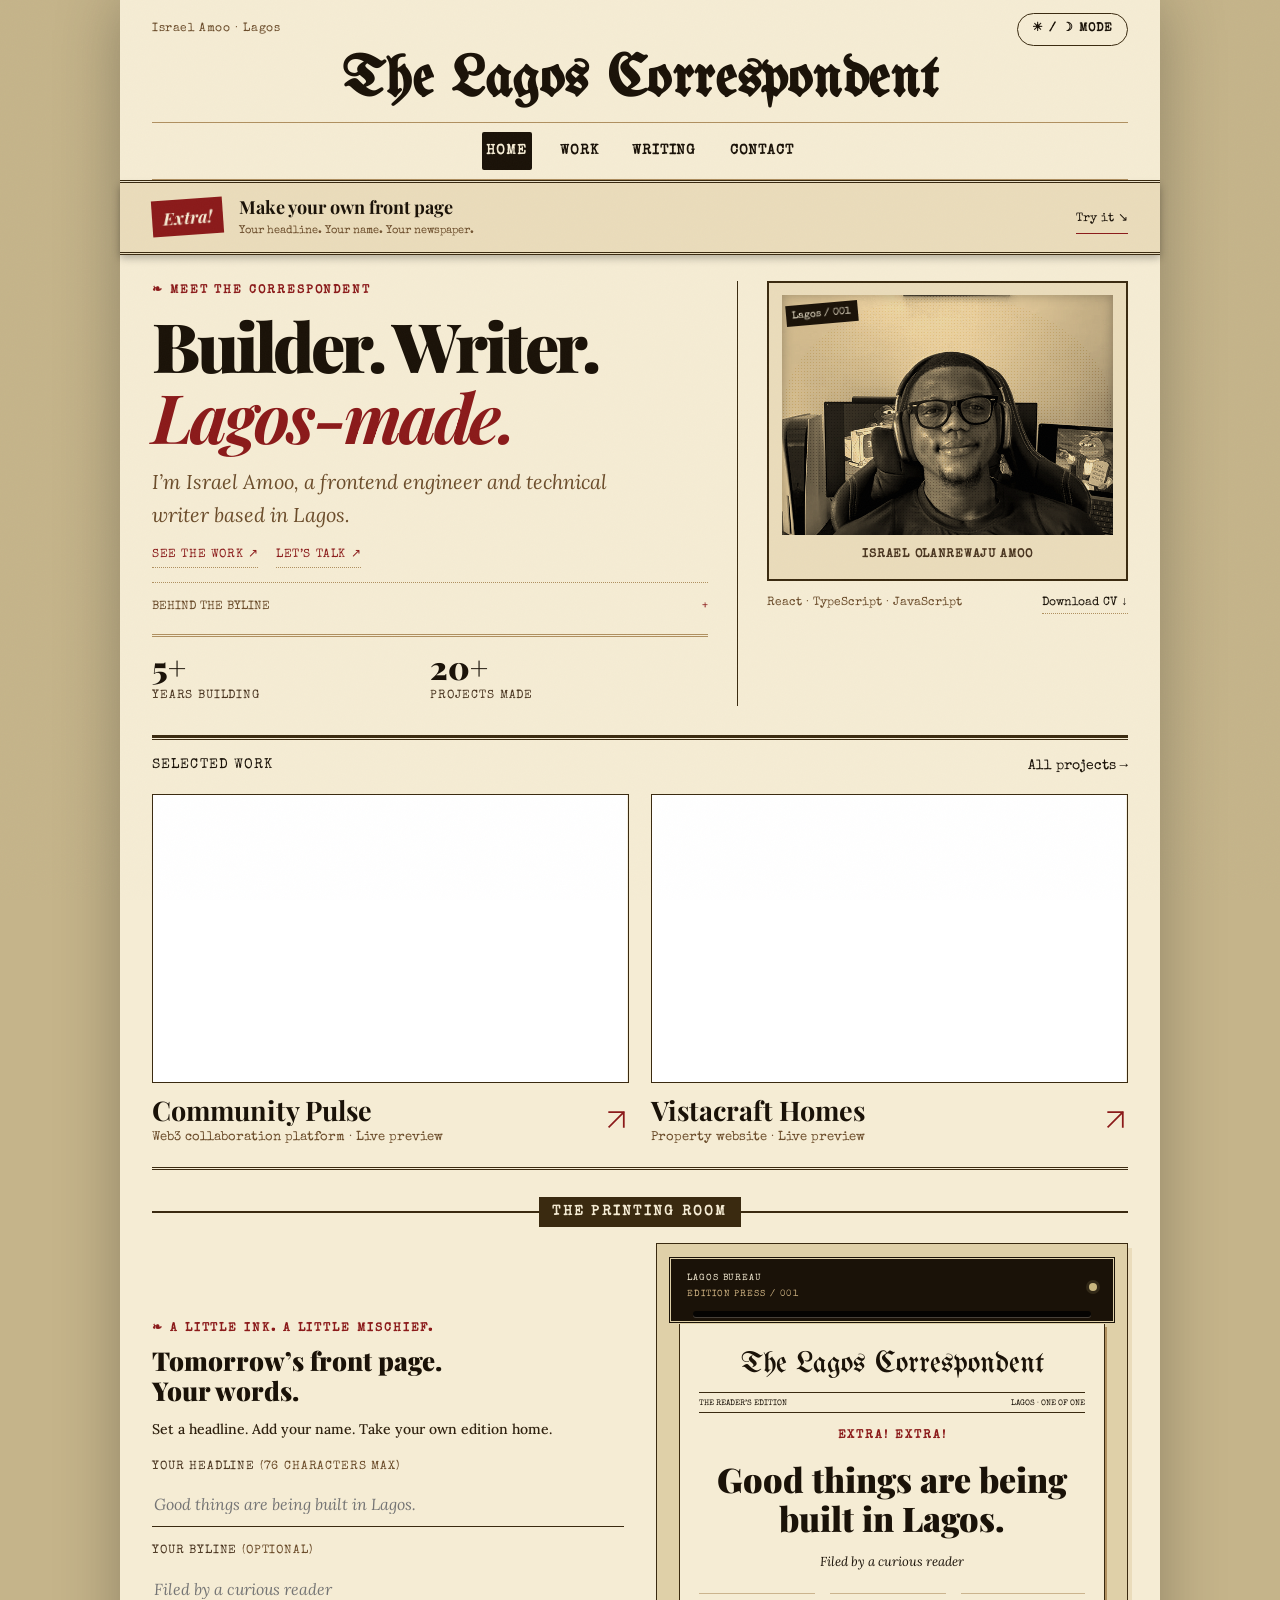
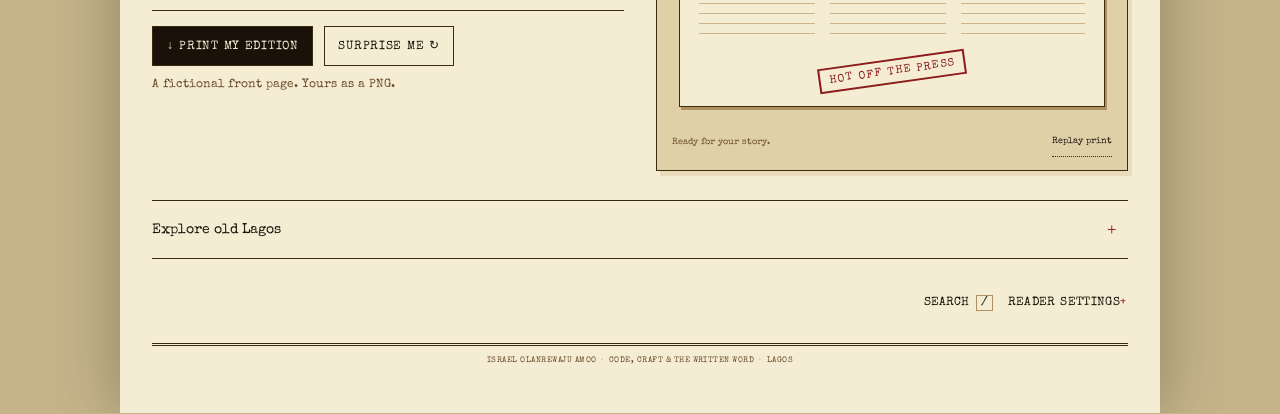
==== commit 852285ee: "Add tactile newspaper printing, project sheets and archive clippings" ====
--- a/index.html
+++ b/index.html
@@ -20,7 +20,7 @@
 <script src="theme.js?v=3"></script>
 <link rel="stylesheet" href="style.css">
 <link rel="stylesheet" href="interactions.css">
-<link rel="stylesheet" href="frontpage.css?v=7">
+<link rel="stylesheet" href="frontpage.css?v=8">
 </head>
 <body>
 <a class="skip-link" href="#main-content">Skip to content</a>
@@ -107,6 +107,9 @@
           </form>
           <noscript><p class="edition-note">Enable JavaScript to typeset and download your own edition.</p></noscript>
         </div>
+        <div class="press-machine" id="edition-press">
+          <div class="press-chassis" aria-hidden="true"><span class="press-maker">Lagos bureau<br><strong>Edition press / 001</strong></span><span class="press-lamp"></span></div>
+          <div class="press-output">
         <div class="press-proof" id="press-proof" role="img" aria-label="Live preview of your fictional front page">
           <div class="proof-masthead">The Lagos Correspondent</div>
           <div class="proof-date"><span>The reader’s edition</span><span>Lagos · One of one</span></div>
@@ -116,6 +119,9 @@
           <div class="proof-lines" aria-hidden="true"></div>
           <span class="proof-stamp">Hot off the press</span>
         </div>
+          </div>
+          <div class="press-machine-footer"><span id="press-print-status" role="status" aria-live="polite">Ready for your story.</span><button type="button" data-replay-print data-enhancement hidden>Replay print</button></div>
+        </div>
       </div>
     </section>
 
@@ -124,10 +130,13 @@
     <section class="archive-section reveal" id="lagos-archive" aria-labelledby="archive-heading">
       <div class="section-head"><div class="section-head-rule"></div><h2 class="section-head-label" id="archive-heading">Lagos, Before the Internet</h2><div class="section-head-rule"></div></div>
       <div class="archive-layout">
-        <div class="archive-years" role="group" aria-label="Choose an archive year">
-          <button type="button" data-year="1926" aria-pressed="true" aria-controls="archive-1926">1926</button>
-          <button type="button" data-year="1960" aria-pressed="false" aria-controls="archive-1960">1960</button>
-          <span class="edition-note">Two moments.<br>One restless city.</span>
+        <div class="clipping-box" id="clipping-box">
+          <div class="clipping-tray" id="clipping-tray" hidden>
+            <button type="button" class="archive-clipping clipping-news" data-year="1926" aria-pressed="true" aria-controls="archive-1926" aria-haspopup="dialog"><span class="clipping-kicker">The newspaper record</span><strong>1926</strong><span class="clipping-illustration" aria-hidden="true"></span><span>A city puts it in print.</span><span class="clipping-inspect">Open clipping +</span></button>
+            <button type="button" class="archive-clipping clipping-film" data-year="1960" aria-pressed="false" aria-controls="archive-1960" aria-haspopup="dialog"><span class="clipping-kicker">The newsreel archive</span><strong>1960</strong><span class="clipping-illustration" aria-hidden="true">▶</span><span>A new chapter.</span><span class="clipping-inspect">Open clipping +</span></button>
+          </div>
+          <button type="button" class="clipping-lid" id="open-clipping-box" aria-expanded="false" aria-controls="clipping-tray" data-enhancement hidden><span class="clipping-box-seal" aria-hidden="true">L</span><span><strong>The Lagos files</strong><span>Two moments. One restless city.</span><span class="clipping-box-prompt">Open the box +</span></span></button>
+          <p class="edition-note clipping-credit">Illustrated archive cards · original sources inside.</p>
         </div>
         <div class="archive-panel" id="archive-1926" data-archive-panel="1926">
           <span class="archive-number" aria-hidden="true">1926</span>
@@ -164,6 +173,7 @@
 </div>
 
 
+<dialog class="edition-dialog morph-dialog archive-sheet" id="archive-sheet" aria-labelledby="archive-sheet-title"><div class="dialog-head"><div><p class="eyebrow">From the Lagos files</p><h2 id="archive-sheet-title">Archive clipping</h2></div><button class="dialog-close" type="button" data-close-dialog aria-label="Close archive clipping">✕</button></div><div id="archive-sheet-body"></div></dialog>
 <dialog class="edition-dialog" id="edition-index" aria-labelledby="edition-index-title">
   <div class="dialog-head"><div><p class="eyebrow">❧ Find your next story</p><h2 id="edition-index-title">The Edition Index</h2></div><button class="dialog-close" type="button" data-close-dialog aria-label="Close edition index">✕</button></div>
   <label class="index-search-label" for="edition-search">Search projects, stories, or a page</label>
@@ -176,7 +186,7 @@
 <button class="back-to-top" type="button" aria-label="Back to the masthead" hidden>↑</button>
 <script type="application/json" id="edition-index-data">[{"title": "Meet Israel Olanrewaju Amoo", "description": "Frontend engineer, technical writer and product builder. Lagos, Nigeria.", "type": "Page 01 · Front page", "url": "index.html"}, {"title": "Shipped projects", "description": "Explore six builds across hospitality, property, commerce, Web3 and games.", "type": "Page 02 · Portfolio", "url": "portfolio.html"}, {"title": "Articles & threads", "description": "Bitcoin, ZK proofs, NFTs and Web3, explained simply.", "type": "Page 03 · Writing", "url": "writing.html"}, {"title": "Start a conversation", "description": "Build a project enquiry or find my email, X and LinkedIn.", "type": "Page 04 · Correspondence", "url": "notices.html"}, {"title": "Make your own front page", "description": "Typeset a headline and download your own newspaper keepsake.", "type": "Play · Printing room", "url": "index.html#press-room"}, {"title": "Lagos, before the internet", "description": "A 1926 newspaper record and a 1960 independence newsreel.", "type": "Explore · Lagos archive", "url": "index.html#lagos-archive"}, {"title": "Community Pulse", "description": "Web3 collaboration platform for communities, projects and collaboration managers.", "type": "Project · Design & development", "url": "portfolio.html#community-pulse"}, {"title": "Blackbell Nigeria", "description": "Fine dining restaurant — full menu presentation, clean booking experience.", "type": "Project · Design & development", "url": "portfolio.html#blackbell-nigeria"}, {"title": "Vistacraft Homes", "description": "Luxury off-plan apartments in Lekki, Lagos — premium real estate, built with precision.", "type": "Project · Design & development", "url": "portfolio.html#vistacraft-homes"}, {"title": "Figure234", "description": "Collectible figure ordering platform — built for serious collectors, optimised to convert.", "type": "Project · Design & development", "url": "portfolio.html#figure234"}, {"title": "Degen Lifestyles", "description": "Web3 Creator DAO — on-chain community for traders, builders and culture-native creators.", "type": "Project · Design & development", "url": "portfolio.html#degen-lifestyles"}, {"title": "Doodlemon Jigsaw", "description": "Interactive Web3 puzzle game — doodled Pokémon cards rebuilt piece by piece. Where Doodles meets Pokémon.", "type": "Project · Design & development", "url": "portfolio.html#doodlemon-jigsaw"}, {"title": "Citrea: Bringing ZK Rollups and Smart Contracts to Bitcoin", "description": "Bitcoin is the most secure blockchain — but it can't run smart contracts. Citrea changes that with ZK rollups. Here's how.", "type": "Article · Medium", "url": "https://medium.com/@Jacksonnn/citrea-bringing-zk-rollups-and-smart-contracts-to-bitcoin-54c1bc8833cb"}, {"title": "The Blockchain Thread You Need to Read", "description": "A deep-dive thread on blockchain fundamentals, explained sharply and without jargon for builders and newcomers alike.", "type": "Article · Thread", "url": "https://x.com/kingjackson_eth/status/1885987423995195669"}, {"title": "Introducing Mittaria Origin 🧵", "description": "A Web3 project uniting co-owners, co-creators, and community — nurturing an animation-led NFT world unlike anything before it.", "type": "Article · Medium", "url": "https://medium.com/@Jacksonnn/introducing-mittaria-origin-b721bad26d1e"}, {"title": "NFTs Are Not Dead — You're Just Looking in the Wrong Place", "description": "The mainstream narrative killed NFTs. The builders didn't get the memo. A thread on what's actually happening on-chain.", "type": "Article · Thread", "url": "https://x.com/kingjackson_eth/status/2056751882916307359"}, {"title": "Brevis: The ZK Coprocessor Transforming Data-Driven Blockchain", "description": "Smart contracts are limited by what the chain allows them to see. Brevis unlocks off-chain data — securely, via ZK proofs.", "type": "Article · Medium", "url": "https://medium.com/@Jacksonnn/brevis-the-zk-coprocessor-transforming-data-driven-blockchain-cca587b9eef4"}, {"title": "Why ZK Proofs Are the Biggest Shift in Blockchain Since Ethereum", "description": "Zero-knowledge proofs sound academic. The implications are anything but. A thread breaking down why this matters right now.", "type": "Article · Thread", "url": "https://x.com/kingjackson_eth/status/1884619133150462299"}]</script>
 <script src="press-transition.js?v=3" defer></script>
-<script src="edition.js?v=3" defer></script>
+<script src="edition.js?v=4" defer></script>
 
 </body>
 </html>
--- a/frontpage.css
+++ b/frontpage.css
@@ -245,3 +245,51 @@
 
 /* Vector arrows retain their ink colour and shape on iOS and desktop. */
 .dispatch-arrow svg { display: block; width: 1em; height: 1em; }
+
+/* Paper mechanics, adapted to the existing newspaper rather than a UI kit. */
+.press-machine { min-width: 0; padding: .7rem; border: 1px solid var(--rule); background: var(--paper-aged); box-shadow: 4px 5px 0 var(--paper-dark); }
+.press-chassis { position: relative; z-index: 2; display: flex; align-items: center; justify-content: space-between; gap: 1rem; padding: .8rem 1rem 1.2rem; color: var(--paper); background: var(--ink); border: 3px double var(--paper-aged); }
+.press-chassis::after { content: ''; position: absolute; left: 5%; right: 5%; bottom: 4px; height: 6px; border-radius: 6px; background: #050402; box-shadow: 0 1px 0 #fff3; }
+.press-maker { font: 9px/1.7 'Special Elite',monospace; text-transform: uppercase; letter-spacing: .1em; }
+.press-maker strong { font-weight: 400; color: #d0b483; }
+.press-lamp { width: 8px; height: 8px; border-radius: 50%; background: #c9b77f; box-shadow: 0 0 0 3px #c9b77f22; }
+.press-output { overflow: hidden; padding: 0 .65rem .8rem; }
+.press-machine .press-proof { margin: 0; transform: none; border-top: 0; box-shadow: 2px 3px 0 var(--rule-light); background: var(--paper); }
+.press-machine-footer { display: flex; align-items: center; justify-content: space-between; gap: 1rem; padding: .55rem .25rem .1rem; font: 9px/1.6 'Special Elite',monospace; color: var(--sepia); }
+.press-machine-footer button { flex-shrink: 0; background: transparent; border: 0; border-bottom: 1px dotted var(--rule); padding: .4rem 0; color: var(--ink); font: inherit; cursor: pointer; }
+.press-machine-footer button:disabled { opacity: .5; cursor: wait; }
+.is-printing .press-chassis { animation: press-rattle 160ms linear infinite; }
+.is-printing .press-lamp { background: #c57b42; }
+@keyframes press-rattle { 0%,100% { transform: translateX(0); } 25% { transform: translateX(.5px); } 75% { transform: translateX(-.5px); } }
+.morph-dialog[open] { animation: none; transform-origin: center; }
+.morph-dialog .project-detail-text { font-size: 16px; }
+.archive-layout { grid-template-columns: 320px minmax(0,1fr); }
+.clipping-box { padding: 1.3rem .75rem; min-width: 0; align-self: center; }
+.clipping-tray { height: 240px; position: relative; perspective: 850px; }
+.clipping-tray[hidden] { display: none; }
+.archive-clipping { position: absolute; top: 12px; left: calc(50% - 77px); width: 154px; height: 202px; display: flex; flex-direction: column; align-items: center; justify-content: space-between; gap: .4rem; border: 1px solid var(--rule); padding: .7rem; color: var(--ink); background: var(--paper); box-shadow: 3px 5px 0 var(--paper-dark); cursor: pointer; font: 11px/1.4 'Lora',serif; transition: transform .35s,box-shadow .35s; }
+.clipping-news { transform: translateX(-61px) rotate(-10deg); }
+.clipping-film { transform: translateX(61px) rotate(9deg); }
+.archive-clipping:hover, .archive-clipping:focus-visible { z-index: 3; transform: translateY(-12px) rotate(0); box-shadow: 4px 9px 0 var(--paper-dark); }
+.archive-clipping strong { font: 900 35px/1 'Playfair Display',serif; letter-spacing: -.04em; }
+.clipping-kicker { font: 7px/1.6 'Special Elite',monospace; text-transform: uppercase; border-block: 1px solid var(--rule-light); padding: .25rem 0; width: 100%; }
+.clipping-illustration { display: block; width: 100%; height: 48px; }
+.clipping-news .clipping-illustration { background: repeating-linear-gradient(transparent 0 4px,var(--rule-light) 4px 5px); mask-image: repeating-linear-gradient(90deg,#000 0 29%,transparent 29% 35%); }
+.clipping-film .clipping-illustration { background: var(--ink); color: var(--paper); border-block: 3px dashed var(--paper-aged); display: grid; place-items: center; font-size: 18px; }
+.clipping-inspect { font: 8px 'Special Elite',monospace; color: var(--red-ink); }
+.clipping-lid { position: relative; z-index: 4; display: flex; width: 100%; align-items: center; gap: 1rem; padding: 1.2rem 1rem; text-align: left; background: var(--paper-dark); color: var(--ink); border: 3px double var(--rule); box-shadow: 4px 5px 0 var(--paper-aged); cursor: pointer; }
+.clipping-box-seal { font: 45px/1 'UnifrakturMaguntia',serif; color: var(--red-ink); }
+.clipping-lid strong { display: block; font: 700 23px/1.2 'Playfair Display',serif; }
+.clipping-lid span span { display: block; font: 8px/1.7 'Special Elite',monospace; margin-top: .3rem; }
+.clipping-box-prompt { color: var(--red-ink); }
+.is-open .clipping-news { animation: clipping-fan-left .55s cubic-bezier(.2,.8,.2,1); }
+.is-open .clipping-film { animation: clipping-fan-right .6s cubic-bezier(.2,.8,.2,1); }
+@keyframes clipping-fan-left { from { transform: translateY(150px) scale(.8) rotate(0); opacity: 0; } to { transform: translateX(-61px) rotate(-10deg); opacity: 1; } }
+@keyframes clipping-fan-right { from { transform: translateY(150px) scale(.8) rotate(0); opacity: 0; } to { transform: translateX(61px) rotate(9deg); opacity: 1; } }
+.clipping-credit { font-size: 9px; text-align: center; margin: 1rem 0 0; }
+.archive-sheet .archive-number { display: none; }
+.archive-sheet .headline { font-size: 32px; margin: .65rem 0; }
+.archive-sheet .body-text { font-size: 16px; line-height: 1.8; }
+@media (max-width:760px) { .archive-layout { grid-template-columns: 1fr; } .clipping-box { max-width: 340px; width: 100%; margin: 0 auto; } }
+@media (prefers-reduced-motion: reduce) { .is-printing .press-chassis, .is-open .archive-clipping { animation: none; } }
+html[data-motion="off"] .is-printing .press-chassis, html[data-motion="off"] .is-open .archive-clipping { animation: none; }
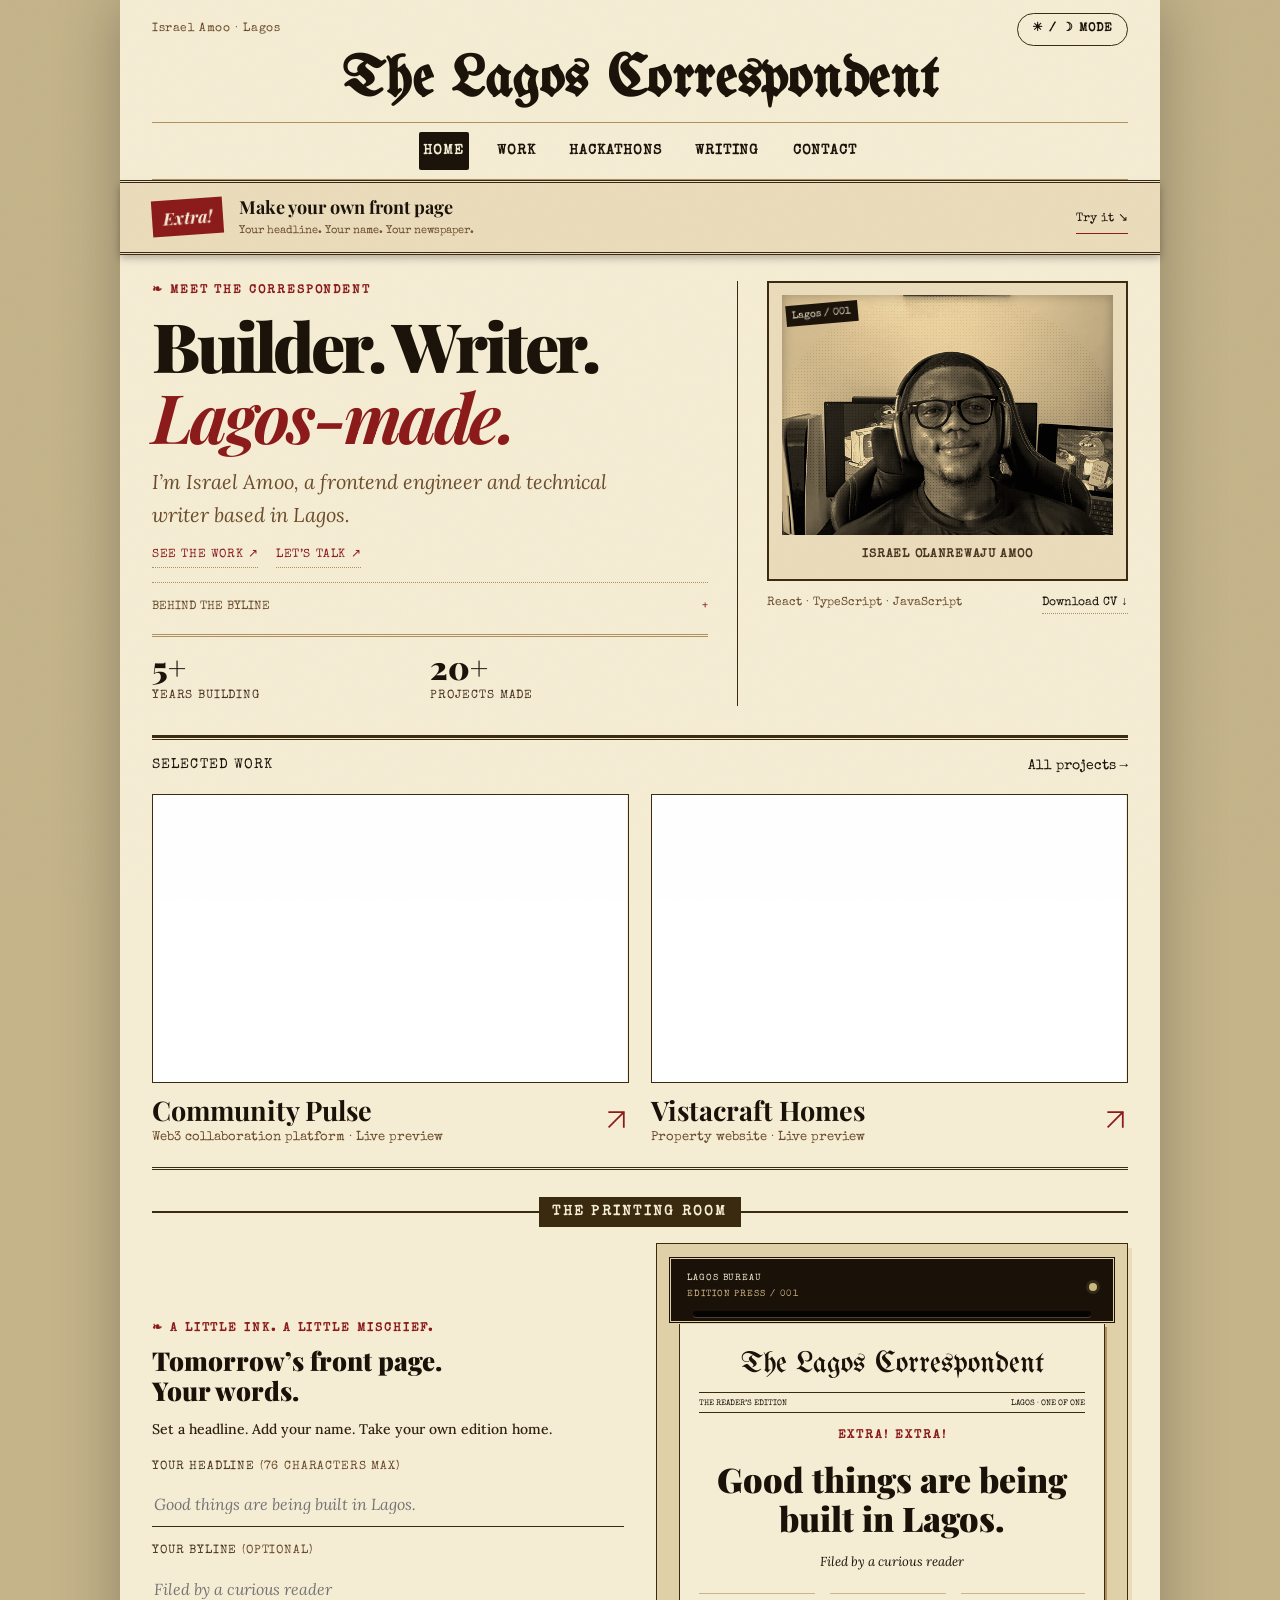
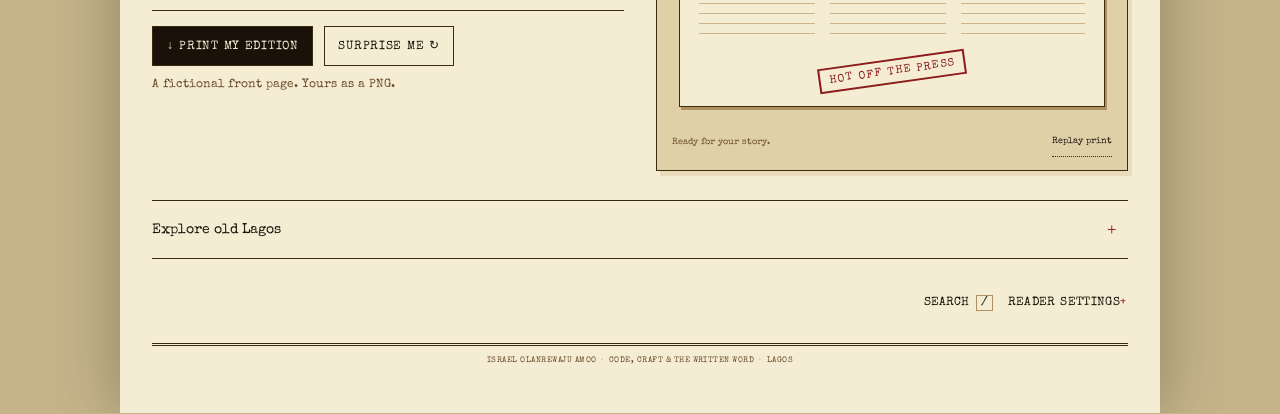
==== commit c665ad5e: "Add accessible hackathon project listings" ====
--- a/index.html
+++ b/index.html
@@ -20,7 +20,7 @@
 <script src="theme.js?v=3"></script>
 <link rel="stylesheet" href="style.css">
 <link rel="stylesheet" href="interactions.css">
-<link rel="stylesheet" href="frontpage.css?v=8">
+<link rel="stylesheet" href="frontpage.css?v=9">
 </head>
 <body>
 <a class="skip-link" href="#main-content">Skip to content</a>
@@ -51,6 +51,7 @@
     <nav class="masthead-nav" aria-label="Main navigation">
       <a href="index.html" class="current" aria-current="page">Home</a>
       <a href="portfolio.html">Work</a>
+      <a href="portfolio.html#hackathons">Hackathons</a>
       <a href="writing.html">Writing</a>
       <a href="notices.html">Contact</a>
     </nav>
@@ -86,7 +87,7 @@
       <div class="work-section-heading"><h2 id="selected-work-title">Selected work</h2><a href="portfolio.html">All projects →</a></div>
       <div class="dispatch-grid">
         <article class="dispatch live-dispatch"><div class="dispatch-image live-preview"><iframe src="https://joincommunitypulse.app/" title="Live preview of Community Pulse" loading="lazy" sandbox="allow-scripts allow-same-origin allow-forms allow-popups" referrerpolicy="strict-origin-when-cross-origin"></iframe></div><a class="live-dispatch-link" href="https://joincommunitypulse.app/" target="_blank" rel="noopener noreferrer"><div><span class="dispatch-name">Community Pulse</span><span class="dispatch-meta">Web3 collaboration platform · Live preview</span></div><span class="dispatch-arrow" aria-hidden="true"><svg viewBox="0 0 24 24" width="24" height="24" fill="none" stroke="currentColor" stroke-width="1.7" stroke-linecap="square" stroke-linejoin="miter" aria-hidden="true" focusable="false"><path d="M5 19 19 5M5 5h14v14"/></svg></span><span class="sr-only">Open Community Pulse in a new tab</span></a></article>
-        <article class="dispatch live-dispatch"><div class="dispatch-image live-preview"><iframe src="https://tiny-cheesecake-a3c394.netlify.app/" title="Live preview of Vistacraft Homes" loading="lazy" sandbox="allow-scripts allow-same-origin allow-forms allow-popups" referrerpolicy="strict-origin-when-cross-origin"></iframe></div><a class="live-dispatch-link" href="https://tiny-cheesecake-a3c394.netlify.app/" target="_blank" rel="noopener noreferrer"><div><span class="dispatch-name">Vistacraft Homes</span><span class="dispatch-meta">Property website · Live preview</span></div><span class="dispatch-arrow" aria-hidden="true"><svg viewBox="0 0 24 24" width="24" height="24" fill="none" stroke="currentColor" stroke-width="1.7" stroke-linecap="square" stroke-linejoin="miter" aria-hidden="true" focusable="false"><path d="M5 19 19 5M5 5h14v14"/></svg></span><span class="sr-only">Open Vistacraft Homes in a new tab</span></a></article>
+        <article class="dispatch live-dispatch"><div class="dispatch-image live-preview"><iframe src="https://vistacraft-homes.vercel.app/" title="Live preview of Vistacraft Homes" loading="lazy" sandbox="allow-scripts allow-same-origin allow-forms allow-popups" referrerpolicy="strict-origin-when-cross-origin"></iframe></div><a class="live-dispatch-link" href="https://vistacraft-homes.vercel.app/" target="_blank" rel="noopener noreferrer"><div><span class="dispatch-name">Vistacraft Homes</span><span class="dispatch-meta">Property website · Live preview</span></div><span class="dispatch-arrow" aria-hidden="true"><svg viewBox="0 0 24 24" width="24" height="24" fill="none" stroke="currentColor" stroke-width="1.7" stroke-linecap="square" stroke-linejoin="miter" aria-hidden="true" focusable="false"><path d="M5 19 19 5M5 5h14v14"/></svg></span><span class="sr-only">Open Vistacraft Homes in a new tab</span></a></article>
       </div>
     </section>
 
--- a/frontpage.css
+++ b/frontpage.css
@@ -293,3 +293,13 @@
 @media (max-width:760px) { .archive-layout { grid-template-columns: 1fr; } .clipping-box { max-width: 340px; width: 100%; margin: 0 auto; } }
 @media (prefers-reduced-motion: reduce) { .is-printing .press-chassis, .is-open .archive-clipping { animation: none; } }
 html[data-motion="off"] .is-printing .press-chassis, html[data-motion="off"] .is-open .archive-clipping { animation: none; }
+
+.hackathons { margin-block: 2rem 1rem; scroll-margin-top: 1rem; }
+.hackathon-list { list-style: none; margin: 0; padding: 0; }
+.hackathon-list article { height: 100%; padding: 1.25rem; border: 1px solid var(--rule); background: var(--paper-dark); }
+.hackathon-list .body-text { margin-block: .7rem; }
+.hackathon-list .edition-action { min-height: 44px; }
+.hackathons:focus-visible, .hackathon-list a:focus-visible { outline: 2px solid var(--red-ink); outline-offset: 3px; }
+@media (max-width: 600px) {
+  .masthead-nav { flex-wrap: wrap; justify-content: center; gap: .3rem .65rem; }
+}
